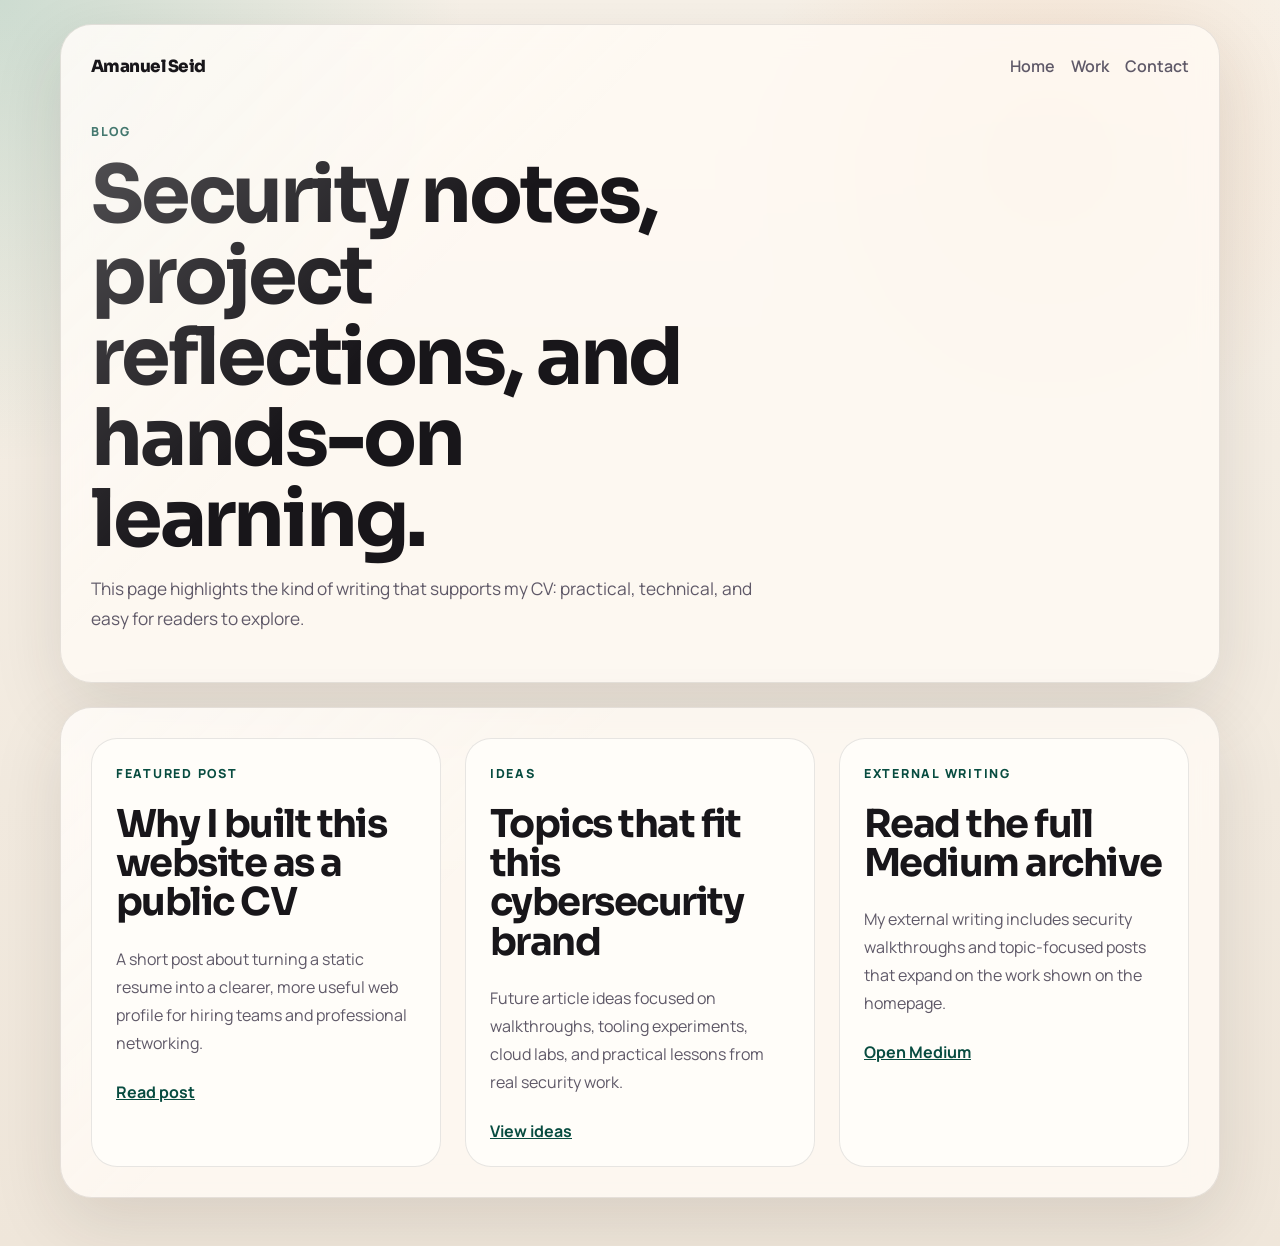
==== blog.html @ 1e3015e6 "Create personal CV website" ====
<!DOCTYPE html>
<html lang="en">
<head>
  <meta charset="UTF-8">
  <meta name="viewport" content="width=device-width, initial-scale=1.0">
  <meta name="description" content="Articles and notes by Amanuel Seid on cybersecurity, projects, and learning.">
  <title>Blog | Amanuel Seid</title>
  <link rel="preconnect" href="https://fonts.googleapis.com">
  <link rel="preconnect" href="https://fonts.gstatic.com" crossorigin>
  <link
    href="https://fonts.googleapis.com/css2?family=Sora:wght@400;500;600;700;800&family=Manrope:wght@400;500;600;700&display=swap"
    rel="stylesheet"
  >
  <link rel="stylesheet" href="styles.css">
</head>
<body>
  <div class="page-shell">
    <header class="subpage-hero">
      <nav class="nav">
        <a class="brand" href="index.html">Amanuel Seid</a>
        <div class="nav-links">
          <a href="index.html">Home</a>
          <a href="index.html#work">Work</a>
          <a href="index.html#contact">Contact</a>
        </div>
      </nav>
      <p class="eyebrow">Blog</p>
      <h1>Security notes, project reflections, and hands-on learning.</h1>
      <p class="lead">
        This page highlights the kind of writing that supports my CV: practical, technical,
        and easy for readers to explore.
      </p>
    </header>

    <main class="section">
      <div class="card-grid">
        <article class="content-card">
          <p class="card-tag">Featured Post</p>
          <h2>Why I built this website as a public CV</h2>
          <p>
            A short post about turning a static resume into a clearer, more useful web profile
            for hiring teams and professional networking.
          </p>
          <a href="posts/first-post.html">Read post</a>
        </article>
        <article class="content-card">
          <p class="card-tag">Ideas</p>
          <h2>Topics that fit this cybersecurity brand</h2>
          <p>
            Future article ideas focused on walkthroughs, tooling experiments, cloud labs,
            and practical lessons from real security work.
          </p>
          <a href="posts/ideas.html">View ideas</a>
        </article>
        <article class="content-card">
          <p class="card-tag">External Writing</p>
          <h2>Read the full Medium archive</h2>
          <p>
            My external writing includes security walkthroughs and topic-focused posts that
            expand on the work shown on the homepage.
          </p>
          <a href="https://medium.com/@cristianaman7" target="_blank" rel="noreferrer">Open Medium</a>
        </article>
      </div>
    </main>
  </div>
</body>
</html>
---- styles.css ----
:root {
  --bg: #f4efe7;
  --surface: rgba(255, 250, 244, 0.82);
  --surface-strong: #fffdf9;
  --text: #18161a;
  --muted: #5f5968;
  --accent: #0d7c66;
  --accent-strong: #084c40;
  --accent-soft: #dff4ee;
  --border: rgba(24, 22, 26, 0.1);
  --shadow: 0 24px 70px rgba(43, 32, 24, 0.12);
  --shadow-soft: 0 18px 40px rgba(13, 124, 102, 0.12);
}

* {
  box-sizing: border-box;
}

html {
  scroll-behavior: smooth;
}

body {
  margin: 0;
  font-family: "Manrope", sans-serif;
  color: var(--text);
  background:
    radial-gradient(circle at top left, rgba(13, 124, 102, 0.18), transparent 26%),
    radial-gradient(circle at 82% 12%, rgba(240, 140, 67, 0.14), transparent 20%),
    linear-gradient(180deg, #f7f1e8 0%, #efe6da 100%);
}

a {
  color: inherit;
}

.page-shell {
  width: min(1160px, calc(100% - 32px));
  margin: 24px auto 48px;
}

.hero,
.subpage-hero,
.section,
.post-layout {
  position: relative;
  overflow: hidden;
  background: var(--surface);
  backdrop-filter: blur(14px);
  border: 1px solid var(--border);
  border-radius: 32px;
  box-shadow: var(--shadow);
}

.hero::before,
.subpage-hero::before,
.section::before,
.post-layout::before {
  content: "";
  position: absolute;
  inset: 0;
  background: linear-gradient(135deg, rgba(255, 255, 255, 0.32), transparent 35%);
  pointer-events: none;
}

.hero,
.subpage-hero {
  padding: 30px;
}

.nav {
  display: flex;
  justify-content: space-between;
  align-items: center;
  gap: 18px;
  margin-bottom: 44px;
  position: relative;
  z-index: 1;
}

.brand {
  font-family: "Sora", sans-serif;
  font-weight: 800;
  font-size: 1.05rem;
  text-decoration: none;
  letter-spacing: -0.03em;
}

.nav-links {
  display: flex;
  flex-wrap: wrap;
  gap: 16px;
}

.nav-links a {
  text-decoration: none;
  color: var(--muted);
  font-weight: 600;
}

.hero-grid,
.two-column,
.card-grid,
.stats-section {
  display: grid;
  gap: 24px;
  position: relative;
  z-index: 1;
}

.hero-grid {
  grid-template-columns: minmax(0, 1.7fr) minmax(280px, 0.9fr);
  align-items: stretch;
}

.hero-copy {
  padding-right: 14px;
}

.eyebrow,
.card-tag,
.profile-label,
.feature-kicker,
.stat-label {
  text-transform: uppercase;
  letter-spacing: 0.14em;
  font-size: 0.78rem;
  color: var(--accent-strong);
  font-weight: 800;
}

h1,
h2,
h3 {
  font-family: "Sora", sans-serif;
  line-height: 1.02;
  margin: 0 0 14px;
  letter-spacing: -0.04em;
}

h1 {
  font-size: clamp(3rem, 6.2vw, 5.8rem);
  max-width: 11ch;
}

h2 {
  font-size: clamp(1.9rem, 3vw, 3rem);
}

h3 {
  font-size: 1.25rem;
}

p,
li {
  line-height: 1.75;
  color: var(--muted);
  margin-top: 0;
}

.lead {
  max-width: 62ch;
  font-size: 1.08rem;
}

.hero-actions,
.feature-actions,
.social-strip {
  display: flex;
  flex-wrap: wrap;
  gap: 14px;
}

.hero-actions {
  margin-top: 28px;
}

.social-strip {
  margin-top: 22px;
}

.social-strip a,
.inline-link,
.content-card a {
  color: var(--accent-strong);
  font-weight: 700;
}

.button {
  display: inline-flex;
  align-items: center;
  justify-content: center;
  padding: 14px 20px;
  border-radius: 999px;
  text-decoration: none;
  font-weight: 700;
  transition: transform 180ms ease, box-shadow 180ms ease, background-color 180ms ease;
}

.button:hover {
  transform: translateY(-2px);
}

.button-primary {
  background: linear-gradient(135deg, var(--accent) 0%, #15947c 100%);
  color: #fff;
  box-shadow: var(--shadow-soft);
}

.button-secondary {
  background: rgba(255, 255, 255, 0.56);
  border: 1px solid var(--border);
}

.profile-card,
.content-card,
.stat-card,
.feature-panel {
  background: var(--surface-strong);
  border: 1px solid var(--border);
  border-radius: 26px;
  padding: 24px;
}

.profile-card {
  display: flex;
  flex-direction: column;
  justify-content: space-between;
}

.quick-facts,
.ideas-list {
  padding-left: 18px;
  margin-bottom: 0;
}

.section,
.post-layout {
  margin-top: 24px;
  padding: 30px;
}

.section-heading {
  margin-bottom: 24px;
  position: relative;
  z-index: 1;
}

.two-column {
  grid-template-columns: repeat(2, minmax(0, 1fr));
}

.stats-section {
  grid-template-columns: repeat(3, minmax(0, 1fr));
}

.stat-card {
  position: relative;
  z-index: 1;
}

.stat-value {
  font-family: "Sora", sans-serif;
  font-size: 2.3rem;
  font-weight: 800;
  color: var(--text);
  margin-bottom: 6px;
}

.card-grid {
  grid-template-columns: repeat(3, minmax(0, 1fr));
}

.content-card {
  display: flex;
  flex-direction: column;
  gap: 8px;
}

.split-section .feature-panel {
  display: grid;
  grid-template-columns: 1.3fr 0.8fr;
  align-items: center;
  gap: 24px;
  position: relative;
  z-index: 1;
}

.skills-list {
  display: flex;
  flex-wrap: wrap;
  gap: 12px;
  position: relative;
  z-index: 1;
}

.skills-list span {
  padding: 11px 15px;
  background: var(--accent-soft);
  color: var(--accent-strong);
  border-radius: 999px;
  border: 1px solid rgba(13, 124, 102, 0.12);
  font-weight: 700;
}

.contact-section {
  margin-bottom: 24px;
}

.post-layout {
  max-width: 780px;
}

.reveal {
  opacity: 0;
  transform: translateY(18px);
  transition: opacity 500ms ease, transform 500ms ease;
}

.reveal.is-visible {
  opacity: 1;
  transform: translateY(0);
}

@media (max-width: 960px) {
  .hero-grid,
  .two-column,
  .card-grid,
  .stats-section,
  .split-section .feature-panel {
    grid-template-columns: 1fr;
  }

  h1 {
    max-width: 13ch;
  }
}

@media (max-width: 640px) {
  .page-shell {
    width: min(100% - 20px, 1160px);
    margin-top: 10px;
  }

  .hero,
  .subpage-hero,
  .section,
  .post-layout {
    padding: 22px;
    border-radius: 24px;
  }

  .nav {
    margin-bottom: 28px;
  }

  h1 {
    font-size: clamp(2.5rem, 13vw, 4rem);
  }
}
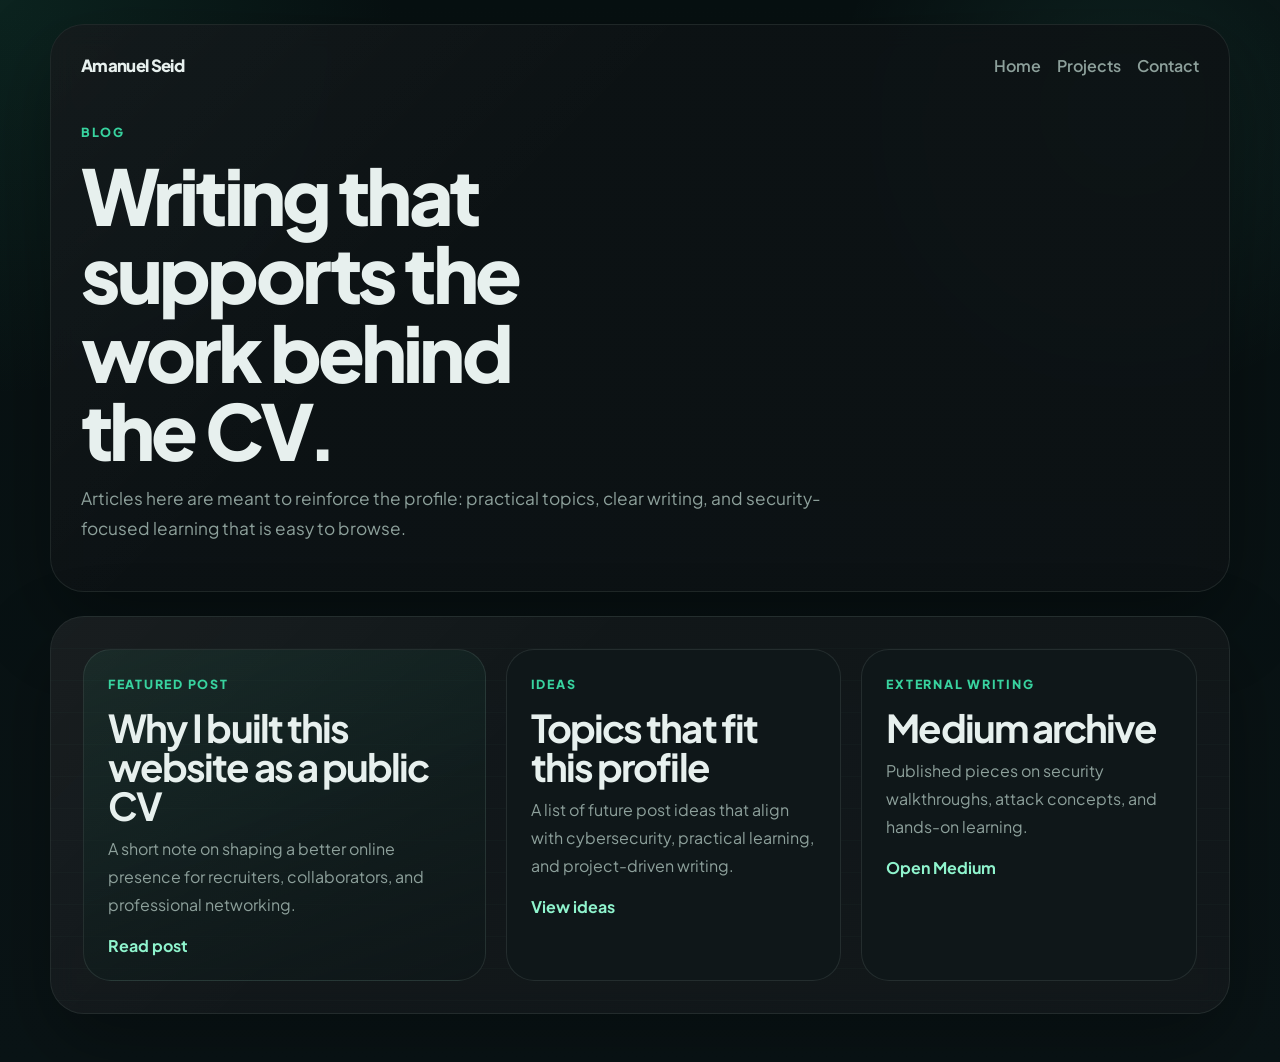
==== commit fa45ea0e: "Refine site design for a minimal cybersecurity look" ====
--- a/blog.html
+++ b/blog.html
@@ -8,7 +8,7 @@
   <link rel="preconnect" href="https://fonts.googleapis.com">
   <link rel="preconnect" href="https://fonts.gstatic.com" crossorigin>
   <link
-    href="https://fonts.googleapis.com/css2?family=Sora:wght@400;500;600;700;800&family=Manrope:wght@400;500;600;700&display=swap"
+    href="https://fonts.googleapis.com/css2?family=Plus+Jakarta+Sans:wght@400;500;600;700;800&family=DM+Serif+Display:ital@0;1&display=swap"
     rel="stylesheet"
   >
   <link rel="stylesheet" href="styles.css">
@@ -20,44 +20,46 @@
         <a class="brand" href="index.html">Amanuel Seid</a>
         <div class="nav-links">
           <a href="index.html">Home</a>
-          <a href="index.html#work">Work</a>
+          <a href="index.html#projects">Projects</a>
           <a href="index.html#contact">Contact</a>
         </div>
       </nav>
-      <p class="eyebrow">Blog</p>
-      <h1>Security notes, project reflections, and hands-on learning.</h1>
-      <p class="lead">
-        This page highlights the kind of writing that supports my CV: practical, technical,
-        and easy for readers to explore.
-      </p>
+
+      <div class="subpage-copy">
+        <p class="eyebrow">Blog</p>
+        <h1>Writing that supports the work behind the CV.</h1>
+        <p class="lead">
+          Articles here are meant to reinforce the profile: practical topics, clear writing,
+          and security-focused learning that is easy to browse.
+        </p>
+      </div>
     </header>
 
     <main class="section">
-      <div class="card-grid">
-        <article class="content-card">
-          <p class="card-tag">Featured Post</p>
+      <div class="writing-grid">
+        <article class="writing-card writing-card-featured">
+          <p class="card-tag">Featured post</p>
           <h2>Why I built this website as a public CV</h2>
           <p>
-            A short post about turning a static resume into a clearer, more useful web profile
-            for hiring teams and professional networking.
+            A short note on shaping a better online presence for recruiters, collaborators,
+            and professional networking.
           </p>
           <a href="posts/first-post.html">Read post</a>
         </article>
-        <article class="content-card">
+        <article class="writing-card">
           <p class="card-tag">Ideas</p>
-          <h2>Topics that fit this cybersecurity brand</h2>
+          <h2>Topics that fit this profile</h2>
           <p>
-            Future article ideas focused on walkthroughs, tooling experiments, cloud labs,
-            and practical lessons from real security work.
+            A list of future post ideas that align with cybersecurity, practical learning,
+            and project-driven writing.
           </p>
           <a href="posts/ideas.html">View ideas</a>
         </article>
-        <article class="content-card">
-          <p class="card-tag">External Writing</p>
-          <h2>Read the full Medium archive</h2>
+        <article class="writing-card">
+          <p class="card-tag">External writing</p>
+          <h2>Medium archive</h2>
           <p>
-            My external writing includes security walkthroughs and topic-focused posts that
-            expand on the work shown on the homepage.
+            Published pieces on security walkthroughs, attack concepts, and hands-on learning.
           </p>
           <a href="https://medium.com/@cristianaman7" target="_blank" rel="noreferrer">Open Medium</a>
         </article>
--- a/styles.css
+++ b/styles.css
@@ -1,15 +1,16 @@
 :root {
-  --bg: #f4efe7;
-  --surface: rgba(255, 250, 244, 0.82);
-  --surface-strong: #fffdf9;
-  --text: #18161a;
-  --muted: #5f5968;
-  --accent: #0d7c66;
-  --accent-strong: #084c40;
-  --accent-soft: #dff4ee;
-  --border: rgba(24, 22, 26, 0.1);
-  --shadow: 0 24px 70px rgba(43, 32, 24, 0.12);
-  --shadow-soft: 0 18px 40px rgba(13, 124, 102, 0.12);
+  --bg: #091011;
+  --surface: rgba(10, 16, 18, 0.9);
+  --surface-strong: #0f1719;
+  --surface-soft: #121d20;
+  --text: #e7f0ee;
+  --muted: #8da09b;
+  --line: rgba(141, 160, 155, 0.16);
+  --accent: #38d39f;
+  --accent-deep: #8ff4cd;
+  --accent-soft: rgba(56, 211, 159, 0.12);
+  --highlight: #5fffd1;
+  --shadow: 0 30px 80px rgba(0, 0, 0, 0.32);
 }
 
 * {
@@ -22,12 +23,12 @@
 
 body {
   margin: 0;
-  font-family: "Manrope", sans-serif;
   color: var(--text);
+  font-family: "Plus Jakarta Sans", sans-serif;
   background:
-    radial-gradient(circle at top left, rgba(13, 124, 102, 0.18), transparent 26%),
-    radial-gradient(circle at 82% 12%, rgba(240, 140, 67, 0.14), transparent 20%),
-    linear-gradient(180deg, #f7f1e8 0%, #efe6da 100%);
+    radial-gradient(circle at top left, rgba(56, 211, 159, 0.1), transparent 24%),
+    radial-gradient(circle at 88% 10%, rgba(95, 255, 209, 0.08), transparent 20%),
+    linear-gradient(180deg, #071011 0%, #0a1416 100%);
 }
 
 a {
@@ -35,7 +36,7 @@
 }
 
 .page-shell {
-  width: min(1160px, calc(100% - 32px));
+  width: min(1180px, calc(100% - 32px));
   margin: 24px auto 48px;
 }
 
@@ -46,10 +47,10 @@
   position: relative;
   overflow: hidden;
   background: var(--surface);
-  backdrop-filter: blur(14px);
-  border: 1px solid var(--border);
-  border-radius: 32px;
+  border: 1px solid var(--line);
+  border-radius: 34px;
   box-shadow: var(--shadow);
+  backdrop-filter: blur(12px);
 }
 
 .hero::before,
@@ -59,7 +60,9 @@
   content: "";
   position: absolute;
   inset: 0;
-  background: linear-gradient(135deg, rgba(255, 255, 255, 0.32), transparent 35%);
+  background:
+    linear-gradient(135deg, rgba(255, 255, 255, 0.03), transparent 38%),
+    linear-gradient(0deg, rgba(255, 255, 255, 0.01), rgba(255, 255, 255, 0.01));
   pointer-events: none;
 }
 
@@ -68,22 +71,37 @@
   padding: 30px;
 }
 
+.section,
+.post-layout {
+  padding: 32px;
+  margin-top: 24px;
+}
+
+.nav,
+.section-heading,
+.hero-layout,
+.subpage-copy,
+.contact-band,
+.intro-grid,
+.project-stack,
+.writing-grid {
+  position: relative;
+  z-index: 1;
+}
+
 .nav {
   display: flex;
   justify-content: space-between;
   align-items: center;
   gap: 18px;
-  margin-bottom: 44px;
-  position: relative;
-  z-index: 1;
+  margin-bottom: 46px;
 }
 
 .brand {
-  font-family: "Sora", sans-serif;
+  font-size: 1.05rem;
   font-weight: 800;
-  font-size: 1.05rem;
+  letter-spacing: -0.04em;
   text-decoration: none;
-  letter-spacing: -0.03em;
 }
 
 .nav-links {
@@ -98,223 +116,308 @@
   font-weight: 600;
 }
 
-.hero-grid,
-.two-column,
-.card-grid,
-.stats-section {
-  display: grid;
-  gap: 24px;
-  position: relative;
-  z-index: 1;
-}
-
-.hero-grid {
-  grid-template-columns: minmax(0, 1.7fr) minmax(280px, 0.9fr);
-  align-items: stretch;
-}
-
-.hero-copy {
-  padding-right: 14px;
+.nav-links a:hover,
+.brand:hover {
+  color: var(--text);
+}
+
+.hero-layout {
+  display: grid;
+  grid-template-columns: minmax(0, 1.5fr) minmax(300px, 0.95fr);
+  gap: 28px;
+  align-items: start;
 }
 
 .eyebrow,
 .card-tag,
-.profile-label,
-.feature-kicker,
-.stat-label {
+.project-kicker,
+.panel-label,
+.mini-label,
+.note-title {
+  margin-bottom: 12px;
+  color: var(--accent);
+  font-size: 0.78rem;
+  font-weight: 800;
+  letter-spacing: 0.14em;
   text-transform: uppercase;
-  letter-spacing: 0.14em;
-  font-size: 0.78rem;
-  color: var(--accent-strong);
-  font-weight: 800;
 }
 
 h1,
 h2,
 h3 {
-  font-family: "Sora", sans-serif;
+  margin: 0 0 14px;
   line-height: 1.02;
-  margin: 0 0 14px;
-  letter-spacing: -0.04em;
+  letter-spacing: -0.05em;
 }
 
 h1 {
-  font-size: clamp(3rem, 6.2vw, 5.8rem);
-  max-width: 11ch;
+  max-width: 10ch;
+  font-family: "Plus Jakarta Sans", sans-serif;
+  font-size: clamp(3.1rem, 6vw, 5.5rem);
+  font-weight: 800;
 }
 
 h2 {
-  font-size: clamp(1.9rem, 3vw, 3rem);
+  max-width: 16ch;
+  font-size: clamp(1.9rem, 3vw, 2.8rem);
 }
 
 h3 {
-  font-size: 1.25rem;
+  font-size: 1.35rem;
 }
 
 p,
 li {
+  margin-top: 0;
+  color: var(--muted);
   line-height: 1.75;
+}
+
+.lead {
+  max-width: 58ch;
+  font-size: 1.08rem;
+}
+
+.signal-row {
+  display: flex;
+  flex-wrap: wrap;
+  gap: 10px;
+  margin-top: 20px;
+}
+
+.signal-row span {
+  padding: 8px 12px;
+  border: 1px solid var(--line);
+  border-radius: 999px;
+  background: rgba(255, 255, 255, 0.02);
   color: var(--muted);
-  margin-top: 0;
-}
-
-.lead {
-  max-width: 62ch;
-  font-size: 1.08rem;
-}
-
-.hero-actions,
-.feature-actions,
-.social-strip {
+  font-size: 0.9rem;
+}
+
+.hero-actions {
   display: flex;
   flex-wrap: wrap;
   gap: 14px;
-}
-
-.hero-actions {
-  margin-top: 28px;
-}
-
-.social-strip {
-  margin-top: 22px;
-}
-
-.social-strip a,
-.inline-link,
-.content-card a {
-  color: var(--accent-strong);
-  font-weight: 700;
+  margin-top: 30px;
 }
 
 .button {
   display: inline-flex;
   align-items: center;
   justify-content: center;
-  padding: 14px 20px;
+  min-height: 48px;
+  padding: 12px 20px;
   border-radius: 999px;
   text-decoration: none;
   font-weight: 700;
   transition: transform 180ms ease, box-shadow 180ms ease, background-color 180ms ease;
 }
 
-.button:hover {
-  transform: translateY(-2px);
+.button:hover,
+.text-link:hover,
+.project-link:hover,
+.writing-card a:hover,
+.link-list a:hover {
+  transform: translateY(-1px);
 }
 
 .button-primary {
-  background: linear-gradient(135deg, var(--accent) 0%, #15947c 100%);
-  color: #fff;
-  box-shadow: var(--shadow-soft);
+  color: #071011;
+  background: linear-gradient(135deg, var(--accent) 0%, #6ef2c5 100%);
+  box-shadow: 0 18px 36px rgba(56, 211, 159, 0.16);
 }
 
 .button-secondary {
-  background: rgba(255, 255, 255, 0.56);
-  border: 1px solid var(--border);
-}
-
-.profile-card,
-.content-card,
-.stat-card,
-.feature-panel {
+  background: rgba(255, 255, 255, 0.02);
+  border: 1px solid var(--line);
+  color: var(--text);
+}
+
+.hero-panel,
+.note-card,
+.project-card,
+.writing-card {
+  border: 1px solid var(--line);
+  border-radius: 28px;
   background: var(--surface-strong);
-  border: 1px solid var(--border);
-  border-radius: 26px;
+}
+
+.hero-panel {
   padding: 24px;
 }
 
-.profile-card {
-  display: flex;
-  flex-direction: column;
+.panel-block {
+  padding-bottom: 20px;
+  margin-bottom: 20px;
+  border-bottom: 1px solid var(--line);
+}
+
+.panel-copy {
+  max-width: 34ch;
+}
+
+.hero-panel h2 {
+  max-width: none;
+  font-size: 1.7rem;
+}
+
+.hero-mini-grid {
+  display: grid;
+  grid-template-columns: repeat(2, minmax(0, 1fr));
+  gap: 20px;
+}
+
+.link-list,
+.detail-list {
+  margin: 0;
+  padding-left: 18px;
+}
+
+.link-list li,
+.detail-list li {
+  margin-bottom: 8px;
+}
+
+.link-list a,
+.text-link,
+.project-link,
+.writing-card a {
+  color: var(--accent-deep);
+  font-weight: 700;
+  text-decoration: none;
+}
+
+.intro-grid {
+  display: grid;
+  grid-template-columns: minmax(0, 1.3fr) minmax(280px, 0.8fr);
+  gap: 24px;
+  align-items: start;
+}
+
+.intro-text {
+  font-size: 1.08rem;
+}
+
+.note-card {
+  padding: 24px;
+  background: var(--surface-soft);
+}
+
+.split-heading {
+  display: flex;
   justify-content: space-between;
-}
-
-.quick-facts,
-.ideas-list {
-  padding-left: 18px;
-  margin-bottom: 0;
-}
-
-.section,
-.post-layout {
-  margin-top: 24px;
-  padding: 30px;
-}
-
-.section-heading {
-  margin-bottom: 24px;
-  position: relative;
-  z-index: 1;
-}
-
-.two-column {
-  grid-template-columns: repeat(2, minmax(0, 1fr));
-}
-
-.stats-section {
-  grid-template-columns: repeat(3, minmax(0, 1fr));
-}
-
-.stat-card {
-  position: relative;
-  z-index: 1;
-}
-
-.stat-value {
-  font-family: "Sora", sans-serif;
-  font-size: 2.3rem;
-  font-weight: 800;
-  color: var(--text);
-  margin-bottom: 6px;
-}
-
-.card-grid {
-  grid-template-columns: repeat(3, minmax(0, 1fr));
-}
-
-.content-card {
+  gap: 24px;
+  align-items: end;
+}
+
+.section-note {
+  max-width: 34ch;
+}
+
+.project-stack {
+  display: grid;
+  gap: 18px;
+}
+
+.project-card {
+  display: grid;
+  grid-template-columns: 140px minmax(0, 1fr) 160px;
+  gap: 24px;
+  align-items: center;
+  padding: 24px;
+}
+
+.project-card-accent {
+  background:
+    linear-gradient(135deg, rgba(56, 211, 159, 0.08), rgba(15, 23, 25, 0.92));
+}
+
+.project-meta {
   display: flex;
   flex-direction: column;
   gap: 8px;
 }
 
-.split-section .feature-panel {
-  display: grid;
-  grid-template-columns: 1.3fr 0.8fr;
-  align-items: center;
-  gap: 24px;
-  position: relative;
-  z-index: 1;
+.project-index {
+  margin: 0;
+  color: var(--highlight);
+  font-size: 2rem;
+  font-weight: 800;
+  letter-spacing: -0.05em;
+}
+
+.project-body h3,
+.writing-card h2,
+.writing-card h3 {
+  margin-bottom: 10px;
+}
+
+.project-link {
+  justify-self: end;
+  text-decoration: none;
+}
+
+.writing-grid {
+  display: grid;
+  grid-template-columns: 1.2fr 1fr 1fr;
+  gap: 20px;
+}
+
+.writing-card {
+  padding: 24px;
+}
+
+.writing-card-featured {
+  background:
+    linear-gradient(160deg, rgba(56, 211, 159, 0.08), rgba(15, 23, 25, 0.94));
 }
 
 .skills-list {
   display: flex;
   flex-wrap: wrap;
   gap: 12px;
-  position: relative;
-  z-index: 1;
 }
 
 .skills-list span {
   padding: 11px 15px;
+  border-radius: 999px;
   background: var(--accent-soft);
-  color: var(--accent-strong);
-  border-radius: 999px;
-  border: 1px solid rgba(13, 124, 102, 0.12);
+  border: 1px solid rgba(56, 211, 159, 0.12);
+  color: var(--accent-deep);
   font-weight: 700;
 }
 
-.contact-section {
-  margin-bottom: 24px;
+.contact-band {
+  display: grid;
+  grid-template-columns: minmax(0, 1.2fr) auto;
+  gap: 24px;
+  align-items: center;
+}
+
+.contact-copy {
+  max-width: 58ch;
 }
 
 .post-layout {
   max-width: 780px;
 }
 
+.ideas-list {
+  margin: 0;
+  padding-left: 18px;
+}
+
+.section {
+  background-image:
+    linear-gradient(rgba(255, 255, 255, 0.02), rgba(255, 255, 255, 0.02)),
+    linear-gradient(transparent 31px, rgba(143, 244, 205, 0.03) 32px);
+  background-size: 100% 100%, 100% 32px;
+}
+
 .reveal {
   opacity: 0;
-  transform: translateY(18px);
-  transition: opacity 500ms ease, transform 500ms ease;
+  transform: translateY(20px);
+  transition: opacity 480ms ease, transform 480ms ease;
 }
 
 .reveal.is-visible {
@@ -322,23 +425,37 @@
   transform: translateY(0);
 }
 
-@media (max-width: 960px) {
-  .hero-grid,
-  .two-column,
-  .card-grid,
-  .stats-section,
-  .split-section .feature-panel {
+@media (max-width: 980px) {
+  .hero-layout,
+  .intro-grid,
+  .contact-band,
+  .writing-grid,
+  .project-card {
     grid-template-columns: 1fr;
   }
 
-  h1 {
-    max-width: 13ch;
+  .split-heading {
+    flex-direction: column;
+    align-items: start;
+  }
+
+  .project-link {
+    justify-self: start;
+  }
+
+  .hero-mini-grid {
+    grid-template-columns: 1fr;
+  }
+
+  h1,
+  h2 {
+    max-width: none;
   }
 }
 
 @media (max-width: 640px) {
   .page-shell {
-    width: min(100% - 20px, 1160px);
+    width: min(100% - 20px, 1180px);
     margin-top: 10px;
   }
 
@@ -355,6 +472,10 @@
   }
 
   h1 {
-    font-size: clamp(2.5rem, 13vw, 4rem);
-  }
-}
+    font-size: clamp(2.6rem, 14vw, 4.2rem);
+  }
+
+  .signal-row {
+    gap: 8px;
+  }
+}
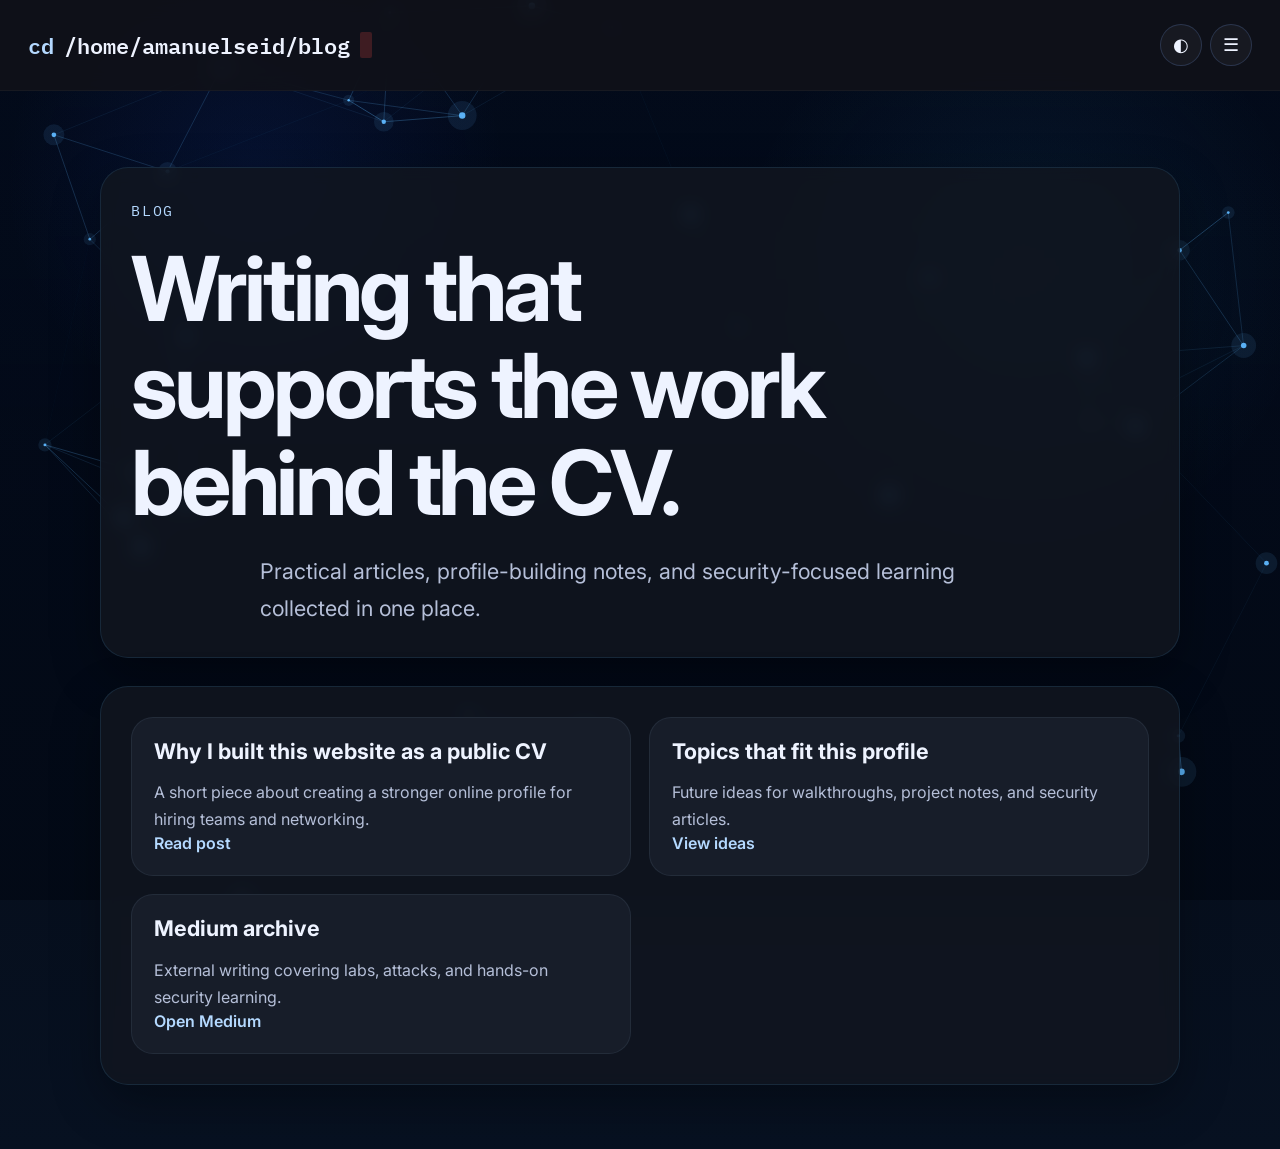
==== commit bbb16d56: "Redesign site with terminal-style cyber layout" ====
--- a/blog.html
+++ b/blog.html
@@ -3,68 +3,74 @@
 <head>
   <meta charset="UTF-8">
   <meta name="viewport" content="width=device-width, initial-scale=1.0">
-  <meta name="description" content="Articles and notes by Amanuel Seid on cybersecurity, projects, and learning.">
+  <meta name="description" content="Cybersecurity notes and articles by Amanuel Seid.">
   <title>Blog | Amanuel Seid</title>
   <link rel="preconnect" href="https://fonts.googleapis.com">
   <link rel="preconnect" href="https://fonts.gstatic.com" crossorigin>
   <link
-    href="https://fonts.googleapis.com/css2?family=Plus+Jakarta+Sans:wght@400;500;600;700;800&family=DM+Serif+Display:ital@0;1&display=swap"
+    href="https://fonts.googleapis.com/css2?family=IBM+Plex+Mono:wght@400;500;600;700&family=Inter:wght@400;500;600;700&display=swap"
     rel="stylesheet"
   >
   <link rel="stylesheet" href="styles.css">
 </head>
-<body>
-  <div class="page-shell">
-    <header class="subpage-hero">
-      <nav class="nav">
-        <a class="brand" href="index.html">Amanuel Seid</a>
-        <div class="nav-links">
-          <a href="index.html">Home</a>
-          <a href="index.html#projects">Projects</a>
-          <a href="index.html#contact">Contact</a>
-        </div>
-      </nav>
+<body class="terminal-theme">
+  <canvas class="network-canvas" id="network-canvas" aria-hidden="true"></canvas>
 
-      <div class="subpage-copy">
-        <p class="eyebrow">Blog</p>
-        <h1>Writing that supports the work behind the CV.</h1>
-        <p class="lead">
-          Articles here are meant to reinforce the profile: practical topics, clear writing,
-          and security-focused learning that is easy to browse.
-        </p>
+  <div class="site-frame">
+    <header class="terminal-bar">
+      <div class="terminal-prompt">
+        <span class="prompt-sign">cd</span>
+        <span>/home/amanuelseid/blog</span>
+        <span class="cursor-block" aria-hidden="true"></span>
+      </div>
+      <div class="terminal-actions">
+        <button class="theme-toggle" type="button" aria-label="Toggle navigation panel">◐</button>
+        <button class="menu-toggle" type="button" aria-expanded="false" aria-controls="site-menu" aria-label="Open menu">
+          ☰
+        </button>
       </div>
     </header>
 
-    <main class="section">
-      <div class="writing-grid">
-        <article class="writing-card writing-card-featured">
-          <p class="card-tag">Featured post</p>
-          <h2>Why I built this website as a public CV</h2>
-          <p>
-            A short note on shaping a better online presence for recruiters, collaborators,
-            and professional networking.
-          </p>
-          <a href="posts/first-post.html">Read post</a>
-        </article>
-        <article class="writing-card">
-          <p class="card-tag">Ideas</p>
-          <h2>Topics that fit this profile</h2>
-          <p>
-            A list of future post ideas that align with cybersecurity, practical learning,
-            and project-driven writing.
-          </p>
-          <a href="posts/ideas.html">View ideas</a>
-        </article>
-        <article class="writing-card">
-          <p class="card-tag">External writing</p>
-          <h2>Medium archive</h2>
-          <p>
-            Published pieces on security walkthroughs, attack concepts, and hands-on learning.
-          </p>
-          <a href="https://medium.com/@cristianaman7" target="_blank" rel="noreferrer">Open Medium</a>
-        </article>
-      </div>
+    <aside class="side-menu" id="site-menu">
+      <a href="index.html">Home</a>
+      <a href="index.html#about">About</a>
+      <a href="index.html#projects">Projects</a>
+      <a href="index.html#contact">Contact</a>
+    </aside>
+
+    <main class="page-shell-compact">
+      <section class="content-section page-intro">
+        <div class="section-header">
+          <p class="section-label">Blog</p>
+          <h1 class="page-title">Writing that supports the work behind the CV.</h1>
+        </div>
+        <p class="page-copy">
+          Practical articles, profile-building notes, and security-focused learning collected in one place.
+        </p>
+      </section>
+
+      <section class="content-section">
+        <div class="card-grid">
+          <article class="glass-panel article-card">
+            <h3>Why I built this website as a public CV</h3>
+            <p>A short piece about creating a stronger online profile for hiring teams and networking.</p>
+            <a href="posts/first-post.html">Read post</a>
+          </article>
+          <article class="glass-panel article-card">
+            <h3>Topics that fit this profile</h3>
+            <p>Future ideas for walkthroughs, project notes, and security articles.</p>
+            <a href="posts/ideas.html">View ideas</a>
+          </article>
+          <article class="glass-panel article-card">
+            <h3>Medium archive</h3>
+            <p>External writing covering labs, attacks, and hands-on security learning.</p>
+            <a href="https://medium.com/@cristianaman7" target="_blank" rel="noreferrer">Open Medium</a>
+          </article>
+        </div>
+      </section>
     </main>
   </div>
+
+  <script src="script.js"></script>
 </body>
 </html>
--- a/styles.css
+++ b/styles.css
@@ -1,16 +1,13 @@
 :root {
-  --bg: #091011;
-  --surface: rgba(10, 16, 18, 0.9);
-  --surface-strong: #0f1719;
-  --surface-soft: #121d20;
-  --text: #e7f0ee;
-  --muted: #8da09b;
-  --line: rgba(141, 160, 155, 0.16);
-  --accent: #38d39f;
-  --accent-deep: #8ff4cd;
-  --accent-soft: rgba(56, 211, 159, 0.12);
-  --highlight: #5fffd1;
-  --shadow: 0 30px 80px rgba(0, 0, 0, 0.32);
+  --bg: #060b13;
+  --panel: rgba(17, 22, 31, 0.84);
+  --panel-strong: rgba(24, 31, 43, 0.92);
+  --text: #eef3ff;
+  --muted: #b5bfd8;
+  --line: rgba(120, 166, 255, 0.2);
+  --accent: #5fb8ff;
+  --accent-strong: #b4d9ff;
+  --shadow: 0 18px 50px rgba(0, 0, 0, 0.32);
 }
 
 * {
@@ -23,143 +20,161 @@
 
 body {
   margin: 0;
+  min-height: 100vh;
   color: var(--text);
-  font-family: "Plus Jakarta Sans", sans-serif;
-  background:
-    radial-gradient(circle at top left, rgba(56, 211, 159, 0.1), transparent 24%),
-    radial-gradient(circle at 88% 10%, rgba(95, 255, 209, 0.08), transparent 20%),
-    linear-gradient(180deg, #071011 0%, #0a1416 100%);
+  font-family: "Inter", sans-serif;
+  background: linear-gradient(180deg, #040812 0%, #071121 100%);
 }
 
 a {
   color: inherit;
 }
 
-.page-shell {
-  width: min(1180px, calc(100% - 32px));
-  margin: 24px auto 48px;
-}
-
-.hero,
-.subpage-hero,
-.section,
-.post-layout {
-  position: relative;
-  overflow: hidden;
-  background: var(--surface);
-  border: 1px solid var(--line);
-  border-radius: 34px;
-  box-shadow: var(--shadow);
-  backdrop-filter: blur(12px);
-}
-
-.hero::before,
-.subpage-hero::before,
-.section::before,
-.post-layout::before {
-  content: "";
-  position: absolute;
+.network-canvas {
+  position: fixed;
   inset: 0;
+  width: 100%;
+  height: 100%;
+  z-index: 0;
   background:
-    linear-gradient(135deg, rgba(255, 255, 255, 0.03), transparent 38%),
-    linear-gradient(0deg, rgba(255, 255, 255, 0.01), rgba(255, 255, 255, 0.01));
-  pointer-events: none;
-}
-
-.hero,
-.subpage-hero {
-  padding: 30px;
-}
-
-.section,
-.post-layout {
-  padding: 32px;
-  margin-top: 24px;
-}
-
-.nav,
-.section-heading,
-.hero-layout,
-.subpage-copy,
-.contact-band,
-.intro-grid,
-.project-stack,
-.writing-grid {
+    radial-gradient(circle at 20% 20%, rgba(29, 78, 216, 0.12), transparent 20%),
+    radial-gradient(circle at 80% 30%, rgba(56, 189, 248, 0.08), transparent 24%),
+    linear-gradient(180deg, rgba(3, 11, 28, 0.88), rgba(3, 10, 22, 0.96));
+}
+
+.site-frame {
   position: relative;
   z-index: 1;
-}
-
-.nav {
+  min-height: 100vh;
+}
+
+.terminal-bar {
+  position: sticky;
+  top: 0;
+  z-index: 30;
   display: flex;
   justify-content: space-between;
   align-items: center;
-  gap: 18px;
-  margin-bottom: 46px;
-}
-
-.brand {
-  font-size: 1.05rem;
-  font-weight: 800;
-  letter-spacing: -0.04em;
+  gap: 16px;
+  padding: 24px 28px;
+  background: rgba(16, 18, 24, 0.88);
+  border-bottom: 1px solid rgba(255, 255, 255, 0.04);
+  backdrop-filter: blur(10px);
+}
+
+.terminal-prompt {
+  display: flex;
+  flex-wrap: wrap;
+  align-items: center;
+  gap: 10px;
+  font-family: "IBM Plex Mono", monospace;
+  font-size: clamp(1rem, 1.7vw, 1.85rem);
+  font-weight: 600;
+}
+
+.prompt-sign {
+  color: var(--accent-strong);
+}
+
+.cursor-block {
+  width: 12px;
+  height: 26px;
+  background: rgba(255, 74, 74, 0.2);
+  border-radius: 2px;
+  animation: blink 1.2s steps(1) infinite;
+}
+
+.terminal-actions {
+  display: flex;
+  align-items: center;
+  gap: 8px;
+}
+
+.theme-toggle,
+.menu-toggle {
+  width: 42px;
+  height: 42px;
+  border: 1px solid var(--line);
+  border-radius: 50%;
+  background: rgba(255, 255, 255, 0.04);
+  color: var(--text);
+  font-size: 1.15rem;
+  cursor: pointer;
+}
+
+.side-menu {
+  position: fixed;
+  top: 92px;
+  right: 0;
+  z-index: 20;
+  display: flex;
+  flex-direction: column;
+  gap: 14px;
+  padding: 22px 28px;
+  min-width: 210px;
+  background: rgba(20, 21, 25, 0.88);
+  border-left: 1px solid rgba(255, 255, 255, 0.05);
+  border-bottom: 1px solid rgba(255, 255, 255, 0.05);
+  transform: translateX(100%);
+  transition: transform 220ms ease;
+  backdrop-filter: blur(10px);
+}
+
+.side-menu.is-open {
+  transform: translateX(0);
+}
+
+.side-menu a {
   text-decoration: none;
-}
-
-.nav-links {
-  display: flex;
-  flex-wrap: wrap;
-  gap: 16px;
-}
-
-.nav-links a {
-  text-decoration: none;
-  color: var(--muted);
-  font-weight: 600;
-}
-
-.nav-links a:hover,
-.brand:hover {
-  color: var(--text);
-}
-
-.hero-layout {
+  font-family: "IBM Plex Mono", monospace;
+  font-size: 1.55rem;
+  font-weight: 600;
+}
+
+.landing-shell {
+  width: min(1100px, calc(100% - 32px));
+  margin: 0 auto;
+  padding-bottom: 64px;
+}
+
+.hero-screen {
+  min-height: calc(100vh - 150px);
   display: grid;
-  grid-template-columns: minmax(0, 1.5fr) minmax(300px, 0.95fr);
-  gap: 28px;
-  align-items: start;
-}
-
-.eyebrow,
-.card-tag,
-.project-kicker,
-.panel-label,
-.mini-label,
-.note-title {
-  margin-bottom: 12px;
-  color: var(--accent);
-  font-size: 0.78rem;
-  font-weight: 800;
-  letter-spacing: 0.14em;
+  place-items: center;
+  text-align: center;
+  padding: 64px 0 32px;
+}
+
+.hero-content {
+  max-width: 760px;
+}
+
+.hero-kicker,
+.section-label {
+  margin: 0 0 18px;
+  color: var(--accent-strong);
+  font-family: "IBM Plex Mono", monospace;
+  font-size: 0.92rem;
+  letter-spacing: 0.12em;
   text-transform: uppercase;
 }
 
 h1,
 h2,
 h3 {
-  margin: 0 0 14px;
-  line-height: 1.02;
-  letter-spacing: -0.05em;
+  margin: 0 0 16px;
+  line-height: 1.08;
 }
 
 h1 {
-  max-width: 10ch;
-  font-family: "Plus Jakarta Sans", sans-serif;
-  font-size: clamp(3.1rem, 6vw, 5.5rem);
-  font-weight: 800;
+  font-size: clamp(3rem, 8vw, 5.6rem);
+  font-weight: 700;
+  letter-spacing: -0.04em;
 }
 
 h2 {
-  max-width: 16ch;
-  font-size: clamp(1.9rem, 3vw, 2.8rem);
+  font-size: clamp(2rem, 4vw, 3rem);
+  letter-spacing: -0.04em;
 }
 
 h3 {
@@ -168,37 +183,43 @@
 
 p,
 li {
-  margin-top: 0;
   color: var(--muted);
-  line-height: 1.75;
-}
-
-.lead {
-  max-width: 58ch;
-  font-size: 1.08rem;
-}
-
-.signal-row {
+  line-height: 1.7;
+}
+
+.hero-lead,
+.page-copy {
+  max-width: 760px;
+  margin: 0 auto;
+  font-size: clamp(1.08rem, 2vw, 1.35rem);
+}
+
+.hero-links,
+.hero-actions {
   display: flex;
   flex-wrap: wrap;
-  gap: 10px;
-  margin-top: 20px;
-}
-
-.signal-row span {
-  padding: 8px 12px;
-  border: 1px solid var(--line);
-  border-radius: 999px;
-  background: rgba(255, 255, 255, 0.02);
-  color: var(--muted);
-  font-size: 0.9rem;
+  justify-content: center;
+  gap: 16px;
+}
+
+.hero-links {
+  margin-top: 28px;
+}
+
+.hero-links a,
+.site-footer a,
+.article-card a,
+.project-card a {
+  text-decoration: none;
+}
+
+.hero-links a {
+  font-size: 1.4rem;
+  font-weight: 600;
 }
 
 .hero-actions {
-  display: flex;
-  flex-wrap: wrap;
-  gap: 14px;
-  margin-top: 30px;
+  margin-top: 28px;
 }
 
 .button {
@@ -206,276 +227,185 @@
   align-items: center;
   justify-content: center;
   min-height: 48px;
-  padding: 12px 20px;
+  padding: 13px 20px;
   border-radius: 999px;
+  border: 1px solid var(--line);
   text-decoration: none;
-  font-weight: 700;
-  transition: transform 180ms ease, box-shadow 180ms ease, background-color 180ms ease;
+  font-weight: 600;
+  transition: transform 180ms ease, background-color 180ms ease, border-color 180ms ease;
 }
 
 .button:hover,
-.text-link:hover,
-.project-link:hover,
-.writing-card a:hover,
-.link-list a:hover {
+.side-menu a:hover,
+.hero-links a:hover,
+.article-card a:hover,
+.project-card a:hover {
   transform: translateY(-1px);
+  color: var(--accent-strong);
 }
 
 .button-primary {
-  color: #071011;
-  background: linear-gradient(135deg, var(--accent) 0%, #6ef2c5 100%);
-  box-shadow: 0 18px 36px rgba(56, 211, 159, 0.16);
+  background: rgba(95, 184, 255, 0.14);
 }
 
 .button-secondary {
-  background: rgba(255, 255, 255, 0.02);
-  border: 1px solid var(--line);
-  color: var(--text);
-}
-
-.hero-panel,
-.note-card,
-.project-card,
-.writing-card {
-  border: 1px solid var(--line);
+  background: rgba(255, 255, 255, 0.03);
+}
+
+.content-section {
+  margin-top: 28px;
+  padding: 30px;
+  background: var(--panel);
+  border: 1px solid rgba(95, 184, 255, 0.12);
   border-radius: 28px;
-  background: var(--surface-strong);
-}
-
-.hero-panel {
-  padding: 24px;
-}
-
-.panel-block {
-  padding-bottom: 20px;
-  margin-bottom: 20px;
-  border-bottom: 1px solid var(--line);
-}
-
-.panel-copy {
-  max-width: 34ch;
-}
-
-.hero-panel h2 {
-  max-width: none;
-  font-size: 1.7rem;
-}
-
-.hero-mini-grid {
+  box-shadow: var(--shadow);
+  backdrop-filter: blur(8px);
+}
+
+.section-header {
+  margin-bottom: 22px;
+}
+
+.info-grid,
+.card-grid {
   display: grid;
+  gap: 18px;
+}
+
+.info-grid {
+  grid-template-columns: 1.25fr 0.9fr;
+}
+
+.card-grid {
   grid-template-columns: repeat(2, minmax(0, 1fr));
-  gap: 20px;
-}
-
-.link-list,
+}
+
+.glass-panel,
+.project-card {
+  background: var(--panel-strong);
+  border: 1px solid rgba(180, 217, 255, 0.08);
+  border-radius: 22px;
+}
+
+.glass-panel {
+  padding: 22px;
+}
+
 .detail-list {
   margin: 0;
   padding-left: 18px;
 }
 
-.link-list li,
-.detail-list li {
-  margin-bottom: 8px;
-}
-
-.link-list a,
-.text-link,
-.project-link,
-.writing-card a {
-  color: var(--accent-deep);
-  font-weight: 700;
-  text-decoration: none;
-}
-
-.intro-grid {
+.card-stack {
   display: grid;
-  grid-template-columns: minmax(0, 1.3fr) minmax(280px, 0.8fr);
-  gap: 24px;
-  align-items: start;
-}
-
-.intro-text {
-  font-size: 1.08rem;
-}
-
-.note-card {
-  padding: 24px;
-  background: var(--surface-soft);
-}
-
-.split-heading {
-  display: flex;
-  justify-content: space-between;
-  gap: 24px;
-  align-items: end;
-}
-
-.section-note {
-  max-width: 34ch;
-}
-
-.project-stack {
-  display: grid;
-  gap: 18px;
+  gap: 16px;
 }
 
 .project-card {
   display: grid;
-  grid-template-columns: 140px minmax(0, 1fr) 160px;
-  gap: 24px;
-  align-items: center;
-  padding: 24px;
-}
-
-.project-card-accent {
-  background:
-    linear-gradient(135deg, rgba(56, 211, 159, 0.08), rgba(15, 23, 25, 0.92));
-}
-
-.project-meta {
+  grid-template-columns: 72px 1fr 80px;
+  gap: 20px;
+  align-items: center;
+  padding: 22px;
+}
+
+.card-index {
+  margin: 0;
+  color: var(--accent-strong);
+  font-family: "IBM Plex Mono", monospace;
+  font-size: 1.2rem;
+  font-weight: 600;
+}
+
+.project-card a,
+.article-card a {
+  color: var(--accent-strong);
+  font-weight: 600;
+}
+
+.article-card p:last-of-type,
+.project-card p:last-of-type {
+  margin-bottom: 0;
+}
+
+.site-footer {
   display: flex;
   flex-direction: column;
-  gap: 8px;
-}
-
-.project-index {
-  margin: 0;
-  color: var(--highlight);
-  font-size: 2rem;
-  font-weight: 800;
-  letter-spacing: -0.05em;
-}
-
-.project-body h3,
-.writing-card h2,
-.writing-card h3 {
-  margin-bottom: 10px;
-}
-
-.project-link {
-  justify-self: end;
-  text-decoration: none;
-}
-
-.writing-grid {
-  display: grid;
-  grid-template-columns: 1.2fr 1fr 1fr;
-  gap: 20px;
-}
-
-.writing-card {
-  padding: 24px;
-}
-
-.writing-card-featured {
-  background:
-    linear-gradient(160deg, rgba(56, 211, 159, 0.08), rgba(15, 23, 25, 0.94));
-}
-
-.skills-list {
-  display: flex;
-  flex-wrap: wrap;
-  gap: 12px;
-}
-
-.skills-list span {
-  padding: 11px 15px;
-  border-radius: 999px;
-  background: var(--accent-soft);
-  border: 1px solid rgba(56, 211, 159, 0.12);
-  color: var(--accent-deep);
-  font-weight: 700;
-}
-
-.contact-band {
-  display: grid;
-  grid-template-columns: minmax(0, 1.2fr) auto;
-  gap: 24px;
-  align-items: center;
-}
-
-.contact-copy {
-  max-width: 58ch;
-}
-
-.post-layout {
-  max-width: 780px;
-}
-
-.ideas-list {
-  margin: 0;
-  padding-left: 18px;
-}
-
-.section {
-  background-image:
-    linear-gradient(rgba(255, 255, 255, 0.02), rgba(255, 255, 255, 0.02)),
-    linear-gradient(transparent 31px, rgba(143, 244, 205, 0.03) 32px);
-  background-size: 100% 100%, 100% 32px;
-}
-
-.reveal {
-  opacity: 0;
-  transform: translateY(20px);
-  transition: opacity 480ms ease, transform 480ms ease;
-}
-
-.reveal.is-visible {
-  opacity: 1;
-  transform: translateY(0);
-}
-
-@media (max-width: 980px) {
-  .hero-layout,
-  .intro-grid,
-  .contact-band,
-  .writing-grid,
+  align-items: center;
+  gap: 10px;
+  padding: 54px 0 36px;
+  text-align: center;
+}
+
+.page-shell-compact {
+  width: min(1080px, calc(100% - 32px));
+  margin: 0 auto;
+  padding: 40px 0 64px;
+}
+
+.page-intro {
+  margin-top: 36px;
+}
+
+.page-title {
+  max-width: 12ch;
+}
+
+@keyframes blink {
+  0%,
+  49% {
+    opacity: 1;
+  }
+
+  50%,
+  100% {
+    opacity: 0.2;
+  }
+}
+
+@media (max-width: 900px) {
+  .info-grid,
+  .card-grid,
   .project-card {
     grid-template-columns: 1fr;
   }
 
-  .split-heading {
-    flex-direction: column;
-    align-items: start;
-  }
-
-  .project-link {
-    justify-self: start;
-  }
-
-  .hero-mini-grid {
-    grid-template-columns: 1fr;
-  }
-
-  h1,
-  h2 {
-    max-width: none;
+  .project-card {
+    gap: 14px;
   }
 }
 
 @media (max-width: 640px) {
-  .page-shell {
-    width: min(100% - 20px, 1180px);
-    margin-top: 10px;
-  }
-
-  .hero,
-  .subpage-hero,
-  .section,
-  .post-layout {
+  .terminal-bar {
+    padding: 18px 16px;
+  }
+
+  .landing-shell,
+  .page-shell-compact {
+    width: min(100% - 20px, 1100px);
+  }
+
+  .content-section {
     padding: 22px;
-    border-radius: 24px;
-  }
-
-  .nav {
-    margin-bottom: 28px;
-  }
-
-  h1 {
-    font-size: clamp(2.6rem, 14vw, 4.2rem);
-  }
-
-  .signal-row {
-    gap: 8px;
-  }
-}
+    border-radius: 22px;
+  }
+
+  .side-menu {
+    top: 78px;
+    min-width: 180px;
+    padding: 18px 20px;
+  }
+
+  .side-menu a {
+    font-size: 1.2rem;
+  }
+
+  .hero-screen {
+    min-height: calc(100vh - 110px);
+    padding-top: 38px;
+  }
+
+  .hero-links a {
+    font-size: 1.1rem;
+  }
+}
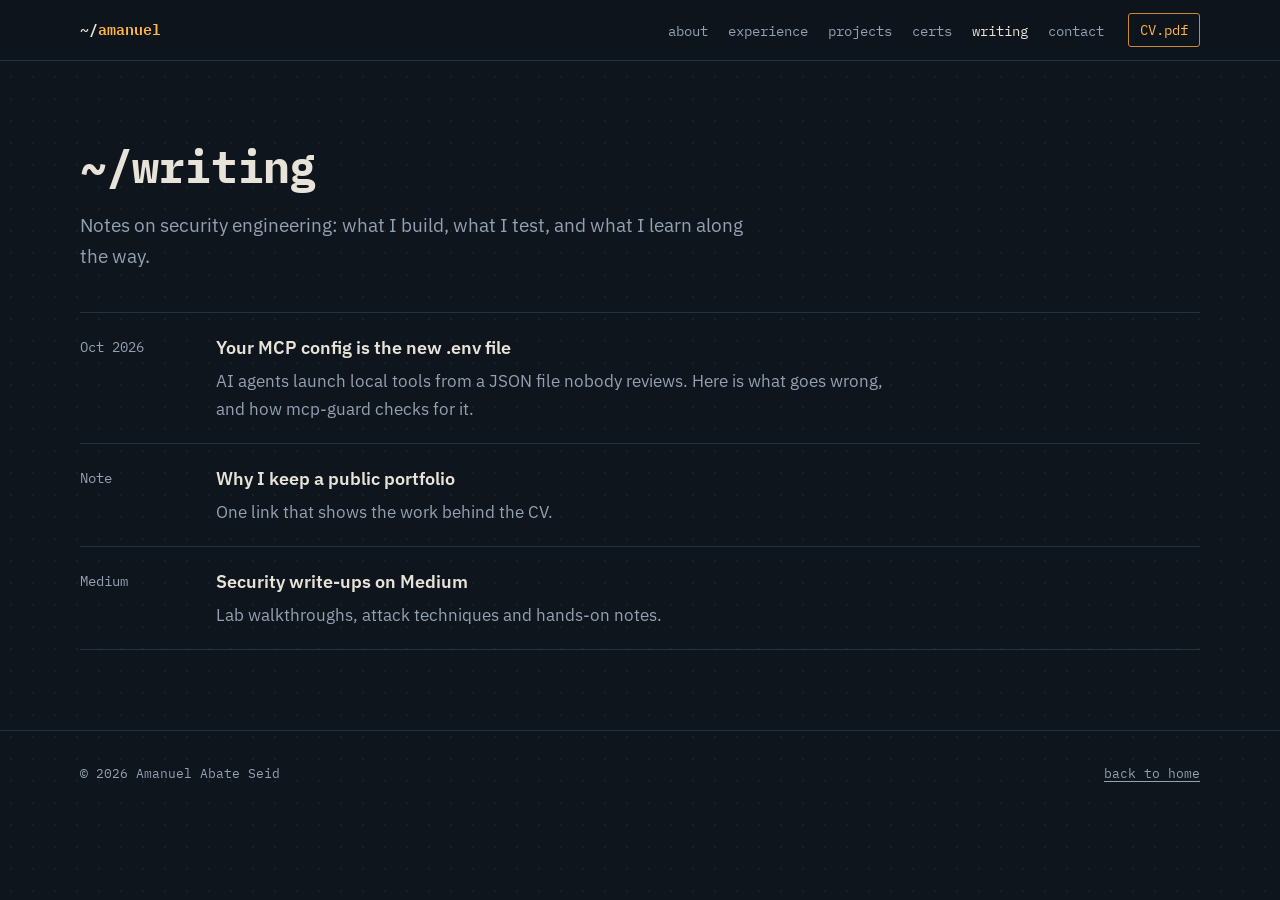
==== commit 366da640: "Redesign site as security engineer portfolio - Terminal-style hero, experience timeline, projects (m" ====
--- a/blog.html
+++ b/blog.html
@@ -3,74 +3,73 @@
 <head>
   <meta charset="UTF-8">
   <meta name="viewport" content="width=device-width, initial-scale=1.0">
-  <meta name="description" content="Cybersecurity notes and articles by Amanuel Seid.">
-  <title>Blog | Amanuel Seid</title>
+  <title>Writing · Amanuel Seid</title>
+  <meta name="description" content="Security engineering notes by Amanuel Seid: AI agent security, DevSecOps and application security.">
+  <link rel="canonical" href="https://a-m-anuel.github.io/blog.html">
+  <meta name="theme-color" content="#0f151c">
+  <link rel="icon" href="data:image/svg+xml,%3Csvg xmlns='http://www.w3.org/2000/svg' viewBox='0 0 32 32'%3E%3Crect width='32' height='32' rx='5' fill='%230f151c'/%3E%3Ctext x='5' y='22' font-family='monospace' font-size='16' font-weight='700' fill='%23ffb547'%3E%3E_%3C/text%3E%3C/svg%3E">
   <link rel="preconnect" href="https://fonts.googleapis.com">
   <link rel="preconnect" href="https://fonts.gstatic.com" crossorigin>
-  <link
-    href="https://fonts.googleapis.com/css2?family=IBM+Plex+Mono:wght@400;500;600;700&family=Inter:wght@400;500;600;700&display=swap"
-    rel="stylesheet"
-  >
+  <link href="https://fonts.googleapis.com/css2?family=IBM+Plex+Mono:wght@400;500;600;700&family=IBM+Plex+Sans:wght@400;500;600&display=swap" rel="stylesheet">
   <link rel="stylesheet" href="styles.css">
 </head>
-<body class="terminal-theme">
-  <canvas class="network-canvas" id="network-canvas" aria-hidden="true"></canvas>
+<body>
+  <a class="skip-link" href="#main">Skip to content</a>
+  <header class="nav">
+    <div class="wrap">
+      <a class="nav-brand" href="index.html">~/<span>amanuel</span></a>
+      <button class="nav-toggle" type="button" aria-expanded="false" aria-controls="nav-links">menu</button>
+      <ul class="nav-links" id="nav-links">
+        <li><a href="index.html#about">about</a></li>
+        <li><a href="index.html#experience">experience</a></li>
+        <li><a href="index.html#projects">projects</a></li>
+        <li><a href="index.html#certifications">certs</a></li>
+        <li><a href="blog.html" aria-current="page">writing</a></li>
+        <li><a href="index.html#contact">contact</a></li>
+      </ul>
+      <a class="nav-cv" href="assets/Amanuel_Seid_CV.pdf" target="_blank" rel="noopener">CV.pdf</a>
+    </div>
+  </header>
 
-  <div class="site-frame">
-    <header class="terminal-bar">
-      <div class="terminal-prompt">
-        <span class="prompt-sign">cd</span>
-        <span>/home/amanuelseid/blog</span>
-        <span class="cursor-block" aria-hidden="true"></span>
+  <main id="main" class="article">
+    <div class="wrap">
+      <div class="article-head">
+        <h1>~/writing</h1>
+        <p class="lede">Notes on security engineering: what I build, what I test, and what I learn along the way.</p>
       </div>
-      <div class="terminal-actions">
-        <button class="theme-toggle" type="button" aria-label="Toggle navigation panel">◐</button>
-        <button class="menu-toggle" type="button" aria-expanded="false" aria-controls="site-menu" aria-label="Open menu">
-          ☰
-        </button>
-      </div>
-    </header>
 
-    <aside class="side-menu" id="site-menu">
-      <a href="index.html">Home</a>
-      <a href="index.html#about">About</a>
-      <a href="index.html#projects">Projects</a>
-      <a href="index.html#contact">Contact</a>
-    </aside>
+      <ul class="posts">
+        <li class="post-row">
+          <time datetime="2026-10">Oct 2026</time>
+          <div>
+            <a class="title" href="posts/mcp-config-attack-surface.html">Your MCP config is the new .env file</a>
+            <p>AI agents launch local tools from a JSON file nobody reviews. Here is what goes wrong, and how mcp-guard checks for it.</p>
+          </div>
+        </li>
+        <li class="post-row">
+          <span class="kind">Note</span>
+          <div>
+            <a class="title" href="posts/first-post.html">Why I keep a public portfolio</a>
+            <p>One link that shows the work behind the CV.</p>
+          </div>
+        </li>
+        <li class="post-row">
+          <span class="kind">Medium</span>
+          <div>
+            <a class="title" href="https://medium.com/@cristianaman7" target="_blank" rel="noopener">Security write-ups on Medium</a>
+            <p>Lab walkthroughs, attack techniques and hands-on notes.</p>
+          </div>
+        </li>
+      </ul>
+    </div>
+  </main>
 
-    <main class="page-shell-compact">
-      <section class="content-section page-intro">
-        <div class="section-header">
-          <p class="section-label">Blog</p>
-          <h1 class="page-title">Writing that supports the work behind the CV.</h1>
-        </div>
-        <p class="page-copy">
-          Practical articles, profile-building notes, and security-focused learning collected in one place.
-        </p>
-      </section>
-
-      <section class="content-section">
-        <div class="card-grid">
-          <article class="glass-panel article-card">
-            <h3>Why I built this website as a public CV</h3>
-            <p>A short piece about creating a stronger online profile for hiring teams and networking.</p>
-            <a href="posts/first-post.html">Read post</a>
-          </article>
-          <article class="glass-panel article-card">
-            <h3>Topics that fit this profile</h3>
-            <p>Future ideas for walkthroughs, project notes, and security articles.</p>
-            <a href="posts/ideas.html">View ideas</a>
-          </article>
-          <article class="glass-panel article-card">
-            <h3>Medium archive</h3>
-            <p>External writing covering labs, attacks, and hands-on security learning.</p>
-            <a href="https://medium.com/@cristianaman7" target="_blank" rel="noreferrer">Open Medium</a>
-          </article>
-        </div>
-      </section>
-    </main>
-  </div>
-
+  <footer class="footer">
+    <div class="wrap">
+      <span>© 2026 Amanuel Abate Seid</span>
+      <a href="index.html">back to home</a>
+    </div>
+  </footer>
   <script src="script.js"></script>
 </body>
 </html>
--- a/styles.css
+++ b/styles.css
@@ -1,411 +1,303 @@
+/* Amanuel Seid — security engineer portfolio
+   Palette: blue-graphite ink, amber phosphor accent, steel secondary. */
+
 :root {
-  --bg: #060b13;
-  --panel: rgba(17, 22, 31, 0.84);
-  --panel-strong: rgba(24, 31, 43, 0.92);
-  --text: #eef3ff;
-  --muted: #b5bfd8;
-  --line: rgba(120, 166, 255, 0.2);
-  --accent: #5fb8ff;
-  --accent-strong: #b4d9ff;
-  --shadow: 0 18px 50px rgba(0, 0, 0, 0.32);
-}
-
-* {
-  box-sizing: border-box;
-}
-
-html {
-  scroll-behavior: smooth;
-}
+  --ink: #0f151c;
+  --ink-raised: #151d27;
+  --ink-line: #243140;
+  --paper: #e7e3d8;
+  --muted: #93a1b2;
+  --steel: #6f8aa8;
+  --amber: #ffb547;
+  --amber-dim: #c98a2a;
+  --ok: #6fcf97;
+  --crit: #ff6b6b;
+  --mono: "IBM Plex Mono", ui-monospace, SFMono-Regular, Menlo, Consolas, monospace;
+  --sans: "IBM Plex Sans", system-ui, -apple-system, "Segoe UI", sans-serif;
+  --measure: 68ch;
+  --wrap: 1120px;
+}
+
+*,
+*::before,
+*::after { box-sizing: border-box; }
+
+html { scroll-behavior: smooth; scroll-padding-top: 80px; }
 
 body {
   margin: 0;
-  min-height: 100vh;
-  color: var(--text);
-  font-family: "Inter", sans-serif;
-  background: linear-gradient(180deg, #040812 0%, #071121 100%);
-}
-
-a {
-  color: inherit;
-}
-
-.network-canvas {
-  position: fixed;
-  inset: 0;
-  width: 100%;
-  height: 100%;
-  z-index: 0;
-  background:
-    radial-gradient(circle at 20% 20%, rgba(29, 78, 216, 0.12), transparent 20%),
-    radial-gradient(circle at 80% 30%, rgba(56, 189, 248, 0.08), transparent 24%),
-    linear-gradient(180deg, rgba(3, 11, 28, 0.88), rgba(3, 10, 22, 0.96));
-}
-
-.site-frame {
-  position: relative;
-  z-index: 1;
-  min-height: 100vh;
-}
-
-.terminal-bar {
-  position: sticky;
-  top: 0;
-  z-index: 30;
-  display: flex;
-  justify-content: space-between;
-  align-items: center;
-  gap: 16px;
-  padding: 24px 28px;
-  background: rgba(16, 18, 24, 0.88);
-  border-bottom: 1px solid rgba(255, 255, 255, 0.04);
-  backdrop-filter: blur(10px);
-}
-
-.terminal-prompt {
-  display: flex;
-  flex-wrap: wrap;
-  align-items: center;
-  gap: 10px;
-  font-family: "IBM Plex Mono", monospace;
-  font-size: clamp(1rem, 1.7vw, 1.85rem);
-  font-weight: 600;
-}
-
-.prompt-sign {
-  color: var(--accent-strong);
-}
-
-.cursor-block {
-  width: 12px;
-  height: 26px;
-  background: rgba(255, 74, 74, 0.2);
-  border-radius: 2px;
-  animation: blink 1.2s steps(1) infinite;
-}
-
-.terminal-actions {
-  display: flex;
-  align-items: center;
-  gap: 8px;
-}
-
-.theme-toggle,
-.menu-toggle {
-  width: 42px;
-  height: 42px;
-  border: 1px solid var(--line);
-  border-radius: 50%;
-  background: rgba(255, 255, 255, 0.04);
-  color: var(--text);
-  font-size: 1.15rem;
-  cursor: pointer;
-}
-
-.side-menu {
-  position: fixed;
-  top: 92px;
-  right: 0;
-  z-index: 20;
-  display: flex;
-  flex-direction: column;
-  gap: 14px;
-  padding: 22px 28px;
-  min-width: 210px;
-  background: rgba(20, 21, 25, 0.88);
-  border-left: 1px solid rgba(255, 255, 255, 0.05);
-  border-bottom: 1px solid rgba(255, 255, 255, 0.05);
-  transform: translateX(100%);
-  transition: transform 220ms ease;
-  backdrop-filter: blur(10px);
-}
-
-.side-menu.is-open {
-  transform: translateX(0);
-}
-
-.side-menu a {
-  text-decoration: none;
-  font-family: "IBM Plex Mono", monospace;
-  font-size: 1.55rem;
-  font-weight: 600;
-}
-
-.landing-shell {
-  width: min(1100px, calc(100% - 32px));
-  margin: 0 auto;
-  padding-bottom: 64px;
-}
-
-.hero-screen {
-  min-height: calc(100vh - 150px);
-  display: grid;
-  place-items: center;
-  text-align: center;
-  padding: 64px 0 32px;
-}
-
-.hero-content {
-  max-width: 760px;
-}
-
-.hero-kicker,
-.section-label {
-  margin: 0 0 18px;
-  color: var(--accent-strong);
-  font-family: "IBM Plex Mono", monospace;
-  font-size: 0.92rem;
-  letter-spacing: 0.12em;
-  text-transform: uppercase;
-}
-
-h1,
-h2,
-h3 {
-  margin: 0 0 16px;
-  line-height: 1.08;
-}
-
-h1 {
-  font-size: clamp(3rem, 8vw, 5.6rem);
-  font-weight: 700;
-  letter-spacing: -0.04em;
-}
-
-h2 {
-  font-size: clamp(2rem, 4vw, 3rem);
-  letter-spacing: -0.04em;
-}
-
-h3 {
-  font-size: 1.35rem;
-}
-
-p,
-li {
-  color: var(--muted);
-  line-height: 1.7;
-}
-
-.hero-lead,
-.page-copy {
-  max-width: 760px;
-  margin: 0 auto;
-  font-size: clamp(1.08rem, 2vw, 1.35rem);
-}
-
-.hero-links,
-.hero-actions {
-  display: flex;
-  flex-wrap: wrap;
-  justify-content: center;
-  gap: 16px;
-}
-
-.hero-links {
-  margin-top: 28px;
-}
-
-.hero-links a,
-.site-footer a,
-.article-card a,
-.project-card a {
-  text-decoration: none;
-}
-
-.hero-links a {
-  font-size: 1.4rem;
-  font-weight: 600;
-}
-
-.hero-actions {
-  margin-top: 28px;
-}
-
-.button {
-  display: inline-flex;
-  align-items: center;
-  justify-content: center;
-  min-height: 48px;
-  padding: 13px 20px;
-  border-radius: 999px;
-  border: 1px solid var(--line);
-  text-decoration: none;
-  font-weight: 600;
-  transition: transform 180ms ease, background-color 180ms ease, border-color 180ms ease;
-}
-
-.button:hover,
-.side-menu a:hover,
-.hero-links a:hover,
-.article-card a:hover,
-.project-card a:hover {
-  transform: translateY(-1px);
-  color: var(--accent-strong);
-}
-
-.button-primary {
-  background: rgba(95, 184, 255, 0.14);
-}
-
-.button-secondary {
-  background: rgba(255, 255, 255, 0.03);
-}
-
-.content-section {
-  margin-top: 28px;
-  padding: 30px;
-  background: var(--panel);
-  border: 1px solid rgba(95, 184, 255, 0.12);
-  border-radius: 28px;
-  box-shadow: var(--shadow);
+  background-color: var(--ink);
+  background-image: radial-gradient(rgba(147, 161, 178, 0.07) 1px, transparent 1px);
+  background-size: 22px 22px;
+  color: var(--paper);
+  font-family: var(--sans);
+  font-size: 1.0625rem;
+  line-height: 1.65;
+  -webkit-font-smoothing: antialiased;
+}
+
+img { max-width: 100%; display: block; }
+
+a { color: var(--amber); text-decoration-thickness: 1px; text-underline-offset: 3px; }
+a:hover { color: #ffd08a; }
+
+:focus-visible { outline: 2px solid var(--amber); outline-offset: 3px; border-radius: 2px; }
+
+::selection { background: var(--amber); color: var(--ink); }
+
+.wrap { width: min(var(--wrap), 100% - 2.5rem); margin-inline: auto; }
+
+.skip-link {
+  position: absolute; left: 1rem; top: -3rem;
+  background: var(--amber); color: var(--ink); padding: .5rem .75rem; font-family: var(--mono);
+  z-index: 100;
+}
+.skip-link:focus { top: 1rem; }
+
+/* ---------- nav ---------- */
+.nav {
+  position: sticky; top: 0; z-index: 50;
+  background: rgba(15, 21, 28, 0.88);
   backdrop-filter: blur(8px);
-}
-
-.section-header {
-  margin-bottom: 22px;
-}
-
-.info-grid,
-.card-grid {
-  display: grid;
-  gap: 18px;
-}
-
-.info-grid {
-  grid-template-columns: 1.25fr 0.9fr;
-}
-
-.card-grid {
-  grid-template-columns: repeat(2, minmax(0, 1fr));
-}
-
-.glass-panel,
-.project-card {
-  background: var(--panel-strong);
-  border: 1px solid rgba(180, 217, 255, 0.08);
-  border-radius: 22px;
-}
-
-.glass-panel {
-  padding: 22px;
-}
-
-.detail-list {
-  margin: 0;
-  padding-left: 18px;
-}
-
-.card-stack {
-  display: grid;
-  gap: 16px;
-}
-
-.project-card {
-  display: grid;
-  grid-template-columns: 72px 1fr 80px;
-  gap: 20px;
-  align-items: center;
-  padding: 22px;
-}
-
-.card-index {
-  margin: 0;
-  color: var(--accent-strong);
-  font-family: "IBM Plex Mono", monospace;
-  font-size: 1.2rem;
-  font-weight: 600;
-}
-
-.project-card a,
-.article-card a {
-  color: var(--accent-strong);
-  font-weight: 600;
-}
-
-.article-card p:last-of-type,
-.project-card p:last-of-type {
-  margin-bottom: 0;
-}
-
-.site-footer {
-  display: flex;
-  flex-direction: column;
-  align-items: center;
-  gap: 10px;
-  padding: 54px 0 36px;
-  text-align: center;
-}
-
-.page-shell-compact {
-  width: min(1080px, calc(100% - 32px));
-  margin: 0 auto;
-  padding: 40px 0 64px;
-}
-
-.page-intro {
-  margin-top: 36px;
-}
-
-.page-title {
-  max-width: 12ch;
-}
-
-@keyframes blink {
-  0%,
-  49% {
-    opacity: 1;
+  border-bottom: 1px solid var(--ink-line);
+}
+.nav .wrap { display: flex; align-items: center; gap: 1.5rem; min-height: 60px; }
+.nav-brand {
+  font-family: var(--mono); font-weight: 600; color: var(--paper); text-decoration: none;
+  font-size: .95rem;
+}
+.nav-brand span { color: var(--amber); }
+.nav-links { display: flex; gap: 1.25rem; margin-left: auto; list-style: none; padding: 0; margin-block: 0; }
+.nav-links a {
+  font-family: var(--mono); font-size: .875rem; color: var(--muted); text-decoration: none;
+}
+.nav-links a:hover, .nav-links a[aria-current="page"] { color: var(--paper); }
+.nav-cv {
+  font-family: var(--mono); font-size: .85rem; text-decoration: none;
+  border: 1px solid var(--amber-dim); color: var(--amber); padding: .3rem .7rem; border-radius: 3px;
+}
+.nav-cv:hover { background: var(--amber); color: var(--ink); }
+.nav-toggle {
+  display: none; margin-left: auto; background: none; border: 1px solid var(--ink-line);
+  color: var(--paper); font-family: var(--mono); padding: .35rem .6rem; border-radius: 3px; cursor: pointer;
+}
+
+@media (max-width: 820px) {
+  .nav-toggle { display: block; }
+  .nav-links {
+    display: none; position: absolute; top: 60px; left: 0; right: 0;
+    flex-direction: column; gap: 0; background: var(--ink); border-bottom: 1px solid var(--ink-line);
+    padding: .5rem 1.25rem 1rem;
   }
-
-  50%,
-  100% {
-    opacity: 0.2;
-  }
-}
-
-@media (max-width: 900px) {
-  .info-grid,
-  .card-grid,
-  .project-card {
-    grid-template-columns: 1fr;
-  }
-
-  .project-card {
-    gap: 14px;
-  }
-}
-
+  .nav-links.is-open { display: flex; }
+  .nav-links a { display: block; padding: .6rem 0; font-size: 1rem; }
+  .nav-cv { display: none; }
+}
+
+/* ---------- hero ---------- */
+.hero { padding: clamp(3.5rem, 9vw, 7rem) 0 clamp(3rem, 7vw, 5rem); }
+.hero-name {
+  font-family: var(--mono); font-weight: 700;
+  font-size: clamp(2.6rem, 7.5vw, 5.25rem); line-height: 1.02; letter-spacing: -0.03em;
+  margin: 0 0 1.75rem;
+}
+.hero-name .caret {
+  display: inline-block; width: .5em; height: .85em; background: var(--amber);
+  vertical-align: -0.05em; margin-left: .08em; animation: blink 1.1s steps(1) infinite;
+}
+@keyframes blink { 50% { opacity: 0; } }
+
+.terminal {
+  background: var(--ink-raised); border: 1px solid var(--ink-line); border-radius: 6px;
+  max-width: 760px; font-family: var(--mono); font-size: .95rem; line-height: 1.7;
+  box-shadow: 0 30px 60px -30px rgba(0, 0, 0, 0.7);
+}
+.terminal-head {
+  display: flex; align-items: center; gap: .45rem; padding: .6rem .9rem;
+  border-bottom: 1px solid var(--ink-line); color: var(--muted); font-size: .8rem;
+}
+.terminal-head i { width: 10px; height: 10px; border-radius: 50%; background: var(--ink-line); }
+.terminal-head b { font-weight: 400; margin-left: .5rem; }
+.terminal-body { padding: 1rem 1.15rem 1.2rem; min-height: 15.5rem; }
+.terminal-body p { margin: 0; white-space: pre-wrap; word-break: break-word; }
+.terminal .ps { color: var(--ok); }
+.terminal .cmd { color: var(--paper); }
+.terminal .out { color: var(--muted); }
+.terminal .hl { color: var(--amber); }
+.terminal a { color: var(--amber); }
+.terminal-body .gap { height: .6rem; }
+
+.hero-actions { display: flex; flex-wrap: wrap; gap: .75rem; margin-top: 2rem; }
+.btn {
+  font-family: var(--mono); font-size: .9rem; text-decoration: none;
+  padding: .7rem 1.1rem; border-radius: 3px; border: 1px solid var(--ink-line); color: var(--paper);
+}
+.btn:hover { border-color: var(--steel); color: var(--paper); }
+.btn-primary { background: var(--amber); border-color: var(--amber); color: var(--ink); font-weight: 600; }
+.btn-primary:hover { background: #ffc66e; color: var(--ink); }
+
+/* ---------- sections ---------- */
+.section { padding: clamp(3rem, 7vw, 5rem) 0; border-top: 1px solid var(--ink-line); }
+.section-title {
+  font-family: var(--mono); font-weight: 600; font-size: clamp(1.4rem, 3vw, 1.85rem);
+  margin: 0 0 .5rem; letter-spacing: -0.01em;
+}
+.section-title .path { color: var(--amber); }
+.section-intro { color: var(--muted); max-width: var(--measure); margin: 0 0 2.5rem; }
+
+h3 { font-family: var(--sans); font-weight: 600; font-size: 1.2rem; line-height: 1.3; margin: 0; }
+
+/* about */
+.about-grid { display: grid; grid-template-columns: minmax(0, 1.5fr) minmax(0, 1fr); gap: 3rem; }
+.about-grid p { max-width: var(--measure); margin: 0 0 1.1rem; }
+.facts { list-style: none; margin: 0; padding: 0; font-family: var(--mono); font-size: .9rem; }
+.facts li { display: grid; grid-template-columns: 7.5rem 1fr; gap: 1rem; padding: .7rem 0; border-bottom: 1px dashed var(--ink-line); }
+.facts li:first-child { border-top: 1px dashed var(--ink-line); }
+.facts dt, .facts .k { color: var(--muted); }
+
+/* experience timeline */
+.timeline { list-style: none; margin: 0; padding: 0; position: relative; }
+.timeline::before {
+  content: ""; position: absolute; left: 9.5rem; top: .6rem; bottom: .6rem; width: 1px; background: var(--ink-line);
+}
+.role { display: grid; grid-template-columns: 8.5rem 1fr; gap: 2rem; padding: 0 0 2.75rem; position: relative; }
+.role:last-child { padding-bottom: 0; }
+.role::before {
+  content: ""; position: absolute; left: calc(9.5rem - 4px); top: .55rem; width: 9px; height: 9px;
+  border-radius: 50%; background: var(--ink); border: 2px solid var(--steel);
+}
+.role.is-current::before { border-color: var(--amber); background: var(--amber); }
+.role-when { font-family: var(--mono); font-size: .85rem; color: var(--muted); padding-top: .15rem; }
+.role-body { padding-left: 1rem; max-width: 72ch; }
+.role-org { color: var(--steel); font-size: .95rem; margin: .2rem 0 .75rem; }
+.role-body ul { margin: 0; padding-left: 1.1rem; }
+.role-body li { margin-bottom: .45rem; }
+.role-body li::marker { color: var(--amber-dim); }
+
+/* projects */
+.featured {
+  display: grid; grid-template-columns: minmax(0, 1fr) minmax(0, 1.1fr); gap: 2.5rem;
+  padding: 2rem; border: 1px solid var(--ink-line); border-left: 3px solid var(--amber);
+  background: var(--ink-raised); border-radius: 4px; margin-bottom: 3rem;
+}
+.featured h3 { font-family: var(--mono); font-size: 1.5rem; }
+.featured .tagline { color: var(--muted); margin: .5rem 0 1rem; }
+.featured ul { padding-left: 1.1rem; margin: 0 0 1.25rem; }
+.featured li { margin-bottom: .35rem; }
+.featured li::marker { color: var(--amber-dim); }
+.scan {
+  margin: 0; font-family: var(--mono); font-size: .78rem; line-height: 1.6; background: var(--ink);
+  border: 1px solid var(--ink-line); border-radius: 4px; padding: 1rem; overflow-x: auto; color: var(--muted);
+  align-self: start;
+}
+.scan .c { color: var(--crit); font-weight: 600; }
+.scan .h { color: #ff9f5a; font-weight: 600; }
+.scan .m { color: var(--amber); }
+.scan .p { color: var(--ok); }
+.scan .w { color: var(--paper); }
+
+.project-list { list-style: none; margin: 0; padding: 0; }
+.project {
+  display: grid; grid-template-columns: minmax(0, 1fr) auto; gap: .4rem 2rem;
+  padding: 1.5rem 0; border-top: 1px solid var(--ink-line);
+}
+.project:last-child { border-bottom: 1px solid var(--ink-line); }
+.project p { margin: .4rem 0 0; color: var(--muted); max-width: var(--measure); }
+.project-link { font-family: var(--mono); font-size: .875rem; align-self: start; white-space: nowrap; }
+
+.tags { display: flex; flex-wrap: wrap; gap: .4rem; list-style: none; padding: 0; margin: .75rem 0 0; }
+.tags li {
+  font-family: var(--mono); font-size: .75rem; color: var(--steel);
+  border: 1px solid var(--ink-line); padding: .1rem .5rem; border-radius: 2px;
+}
+
+/* certifications */
+.cert-grid {
+  display: grid; grid-template-columns: repeat(auto-fill, minmax(250px, 1fr));
+  border-top: 1px solid var(--ink-line); border-left: 1px solid var(--ink-line);
+}
+.cert {
+  padding: 1.25rem 1.25rem 1.1rem; display: flex; flex-direction: column; gap: .3rem;
+  border-right: 1px solid var(--ink-line); border-bottom: 1px solid var(--ink-line);
+}
+.cert-name { font-weight: 600; line-height: 1.35; }
+.cert-issuer { color: var(--muted); font-size: .9rem; }
+.cert-status { margin-top: auto; padding-top: .6rem; font-family: var(--mono); font-size: .75rem; color: var(--ok); }
+.cert-status.pending { color: var(--amber); }
+.cert-status a { color: inherit; }
+
+.subhead { font-family: var(--mono); font-size: 1rem; font-weight: 600; color: var(--paper); margin: 3rem 0 1rem; }
+.plain-list { list-style: none; margin: 0; padding: 0; max-width: 80ch; }
+.plain-list li { display: grid; grid-template-columns: 6rem 1fr; gap: 1rem; padding: .55rem 0; border-bottom: 1px dashed var(--ink-line); }
+.plain-list .yr { font-family: var(--mono); font-size: .85rem; color: var(--muted); padding-top: .1rem; }
+.plain-list .note { color: var(--muted); }
+
+/* education */
+.edu { display: grid; grid-template-columns: repeat(auto-fit, minmax(300px, 1fr)); gap: 2rem; }
+.edu p { margin: .35rem 0 0; color: var(--muted); }
+.edu .yr { font-family: var(--mono); font-size: .85rem; color: var(--steel); }
+
+/* writing */
+.posts { list-style: none; margin: 0; padding: 0; }
+.post-row { display: grid; grid-template-columns: 7rem 1fr; gap: 1.5rem; padding: 1.25rem 0; border-top: 1px solid var(--ink-line); }
+.post-row:last-child { border-bottom: 1px solid var(--ink-line); }
+.post-row time, .post-row .kind { font-family: var(--mono); font-size: .85rem; color: var(--muted); padding-top: .2rem; }
+.post-row a.title { color: var(--paper); text-decoration: none; font-weight: 600; font-size: 1.1rem; }
+.post-row a.title:hover { color: var(--amber); }
+.post-row p { margin: .3rem 0 0; color: var(--muted); max-width: var(--measure); }
+
+/* contact */
+.contact-block { font-family: var(--mono); font-size: 1rem; line-height: 2; }
+.contact-block .k { color: var(--muted); display: inline-block; min-width: 7.5rem; }
+
+.footer { border-top: 1px solid var(--ink-line); padding: 2rem 0 3rem; color: var(--muted); font-family: var(--mono); font-size: .8rem; }
+.footer .wrap { display: flex; flex-wrap: wrap; justify-content: space-between; gap: 1rem; }
+.footer a { color: var(--muted); }
+
+/* article pages */
+.article { padding: clamp(3rem, 8vw, 5rem) 0; }
+.article-head { max-width: var(--measure); margin-bottom: 2.5rem; }
+.article-head .meta { font-family: var(--mono); font-size: .85rem; color: var(--muted); margin: 0 0 1rem; }
+.article-head h1 {
+  font-family: var(--mono); font-size: clamp(1.9rem, 4.5vw, 2.8rem); line-height: 1.15; letter-spacing: -0.02em; margin: 0 0 1rem;
+}
+.article-head .lede { font-size: 1.2rem; color: var(--muted); margin: 0; }
+.prose { max-width: var(--measure); }
+.prose h2 { font-family: var(--mono); font-size: 1.3rem; margin: 2.5rem 0 .75rem; }
+.prose p, .prose ul, .prose ol { margin: 0 0 1.2rem; }
+.prose li { margin-bottom: .4rem; }
+.prose li::marker { color: var(--amber-dim); }
+.prose code { font-family: var(--mono); font-size: .9em; background: var(--ink-raised); border: 1px solid var(--ink-line); padding: .05rem .35rem; border-radius: 3px; }
+.prose pre { background: var(--ink-raised); border: 1px solid var(--ink-line); border-radius: 4px; padding: 1rem; overflow-x: auto; font-size: .85rem; line-height: 1.55; margin: 0 0 1.5rem; }
+.prose pre code { background: none; border: 0; padding: 0; }
+.prose blockquote { margin: 0 0 1.2rem; padding-left: 1rem; border-left: 3px solid var(--amber); color: var(--muted); }
+.back { display: inline-block; margin-top: 2rem; font-family: var(--mono); font-size: .9rem; }
+
+/* responsive */
+@media (max-width: 860px) {
+  .about-grid, .featured { grid-template-columns: 1fr; }
+  .featured { padding: 1.5rem; gap: 1.5rem; }
+}
 @media (max-width: 640px) {
-  .terminal-bar {
-    padding: 18px 16px;
-  }
-
-  .landing-shell,
-  .page-shell-compact {
-    width: min(100% - 20px, 1100px);
-  }
-
-  .content-section {
-    padding: 22px;
-    border-radius: 22px;
-  }
-
-  .side-menu {
-    top: 78px;
-    min-width: 180px;
-    padding: 18px 20px;
-  }
-
-  .side-menu a {
-    font-size: 1.2rem;
-  }
-
-  .hero-screen {
-    min-height: calc(100vh - 110px);
-    padding-top: 38px;
-  }
-
-  .hero-links a {
-    font-size: 1.1rem;
-  }
-}
+  body { font-size: 1rem; }
+  .timeline::before { left: 4px; }
+  .role { grid-template-columns: 1fr; gap: .25rem; padding-left: 1.5rem; }
+  .role::before { left: 0; }
+  .role-body { padding-left: 0; }
+  .project { grid-template-columns: 1fr; }
+  .post-row, .plain-list li { grid-template-columns: 1fr; gap: .2rem; }
+  .facts li { grid-template-columns: 6rem 1fr; }
+  .terminal { font-size: .85rem; }
+  .terminal-body { min-height: 17rem; }
+  .contact-block .k { display: block; min-width: 0; line-height: 1.4; margin-top: .5rem; }
+}
+
+@media (prefers-reduced-motion: reduce) {
+  html { scroll-behavior: auto; }
+  .hero-name .caret { animation: none; }
+}
+
+@media print {
+  body { background: #fff; color: #000; }
+  .nav, .hero-actions, .terminal, .footer { display: none; }
+}
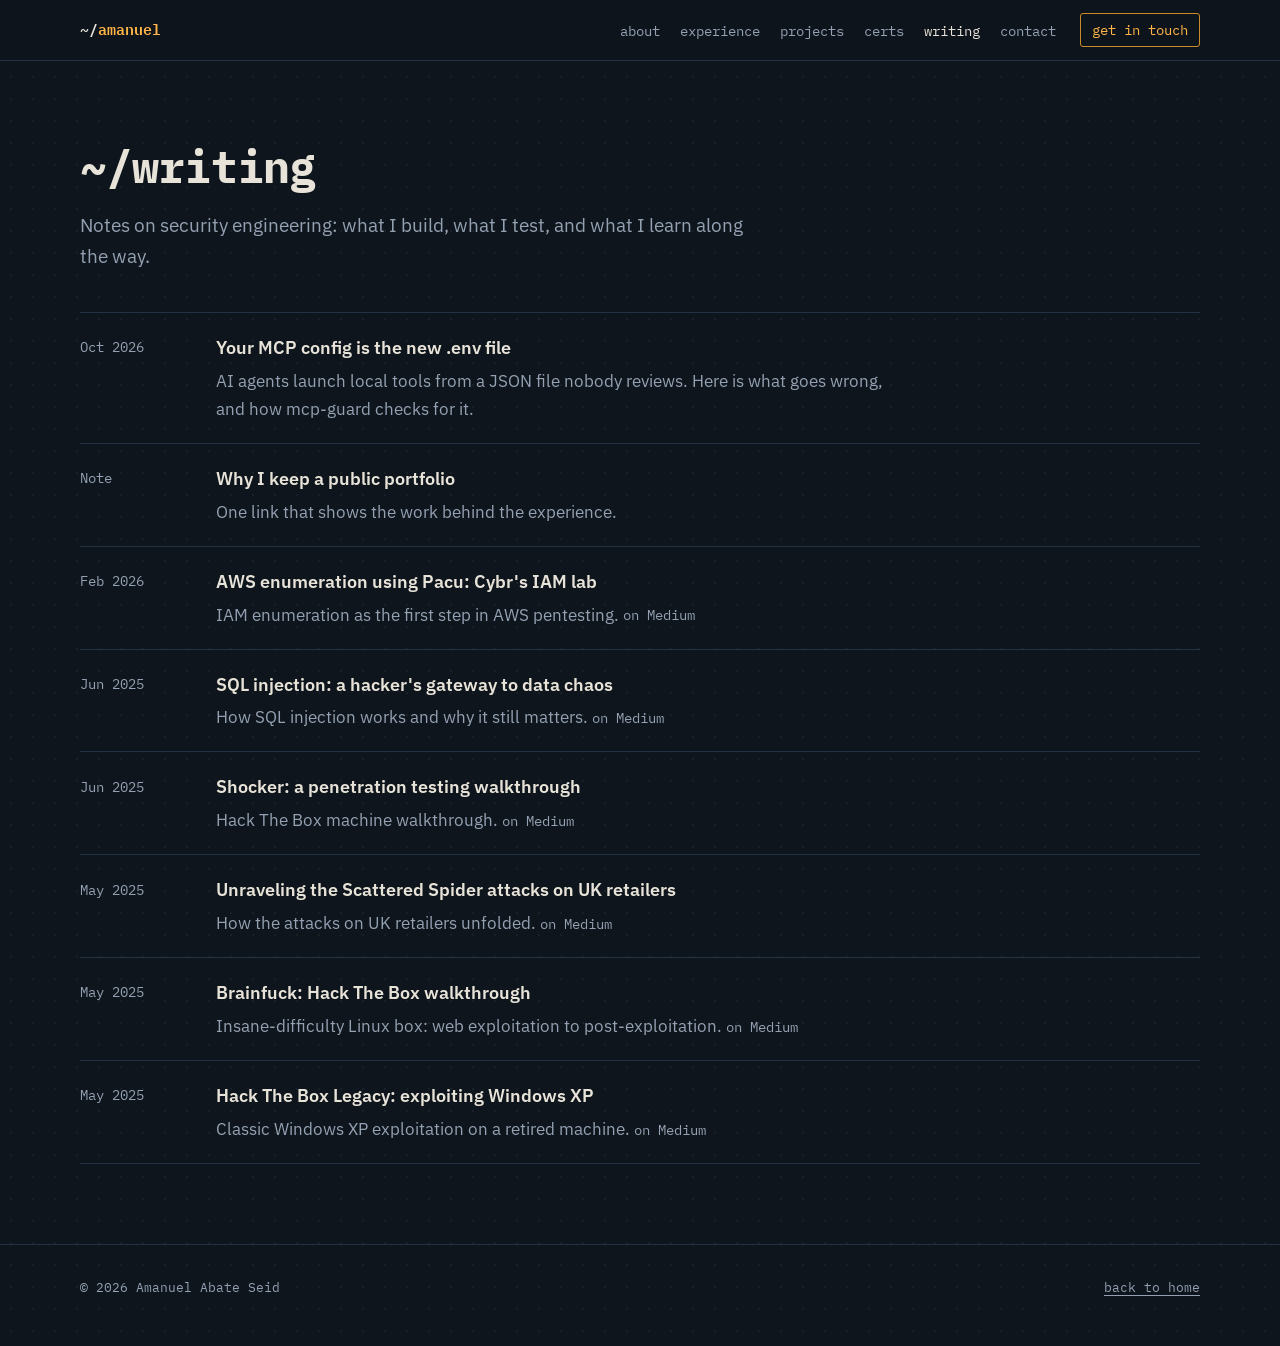
==== commit 2339ee41: "Add Sensory-Minds role details, Medium posts, project links; remove public CV PDF Co-Authored-By: Cl" ====
--- a/blog.html
+++ b/blog.html
@@ -27,7 +27,7 @@
         <li><a href="blog.html" aria-current="page">writing</a></li>
         <li><a href="index.html#contact">contact</a></li>
       </ul>
-      <a class="nav-cv" href="assets/Amanuel_Seid_CV.pdf" target="_blank" rel="noopener">CV.pdf</a>
+      <a class="nav-cv" href="mailto:cristianaman7@gmail.com">get in touch</a>
     </div>
   </header>
 
@@ -50,14 +50,49 @@
           <span class="kind">Note</span>
           <div>
             <a class="title" href="posts/first-post.html">Why I keep a public portfolio</a>
-            <p>One link that shows the work behind the CV.</p>
+            <p>One link that shows the work behind the experience.</p>
           </div>
         </li>
         <li class="post-row">
-          <span class="kind">Medium</span>
+          <span class="kind">Feb 2026</span>
           <div>
-            <a class="title" href="https://medium.com/@cristianaman7" target="_blank" rel="noopener">Security write-ups on Medium</a>
-            <p>Lab walkthroughs, attack techniques and hands-on notes.</p>
+            <a class="title" href="https://medium.com/@cristianaman7/aws-enumeration-using-pacu-cybrs-iam-lab-a24450697150" target="_blank" rel="noopener">AWS enumeration using Pacu: Cybr's IAM lab</a>
+            <p>IAM enumeration as the first step in AWS pentesting. <span class="kind">on Medium</span></p>
+          </div>
+        </li>
+        <li class="post-row">
+          <span class="kind">Jun 2025</span>
+          <div>
+            <a class="title" href="https://medium.com/@cristianaman7/sql-injection-a-hackers-gateway-to-data-chaos-fa0a39fe954f" target="_blank" rel="noopener">SQL injection: a hacker's gateway to data chaos</a>
+            <p>How SQL injection works and why it still matters. <span class="kind">on Medium</span></p>
+          </div>
+        </li>
+        <li class="post-row">
+          <span class="kind">Jun 2025</span>
+          <div>
+            <a class="title" href="https://medium.com/@cristianaman7/shocker-a-penetration-testing-walkthrough-e055a313ff79" target="_blank" rel="noopener">Shocker: a penetration testing walkthrough</a>
+            <p>Hack The Box machine walkthrough. <span class="kind">on Medium</span></p>
+          </div>
+        </li>
+        <li class="post-row">
+          <span class="kind">May 2025</span>
+          <div>
+            <a class="title" href="https://medium.com/@cristianaman7/unraveling-the-scattered-spider-cyber-attacks-on-uk-retailers-1e161aa25fbf" target="_blank" rel="noopener">Unraveling the Scattered Spider attacks on UK retailers</a>
+            <p>How the attacks on UK retailers unfolded. <span class="kind">on Medium</span></p>
+          </div>
+        </li>
+        <li class="post-row">
+          <span class="kind">May 2025</span>
+          <div>
+            <a class="title" href="https://medium.com/@cristianaman7/brainfuck-hack-the-box-walkthrough-ac9cfd1b2cce" target="_blank" rel="noopener">Brainfuck: Hack The Box walkthrough</a>
+            <p>Insane-difficulty Linux box: web exploitation to post-exploitation. <span class="kind">on Medium</span></p>
+          </div>
+        </li>
+        <li class="post-row">
+          <span class="kind">May 2025</span>
+          <div>
+            <a class="title" href="https://medium.com/@cristianaman7/hackthebox-legacy-walkthrough-exploiting-a-windows-xp-vulnerability-6f93ba701ea5" target="_blank" rel="noopener">Hack The Box Legacy: exploiting Windows XP</a>
+            <p>Classic Windows XP exploitation on a retired machine. <span class="kind">on Medium</span></p>
           </div>
         </li>
       </ul>
--- a/styles.css
+++ b/styles.css
@@ -301,3 +301,4 @@
   body { background: #fff; color: #000; }
   .nav, .hero-actions, .terminal, .footer { display: none; }
 }
+.project-soon { color: var(--muted); font-size: .8rem; }
